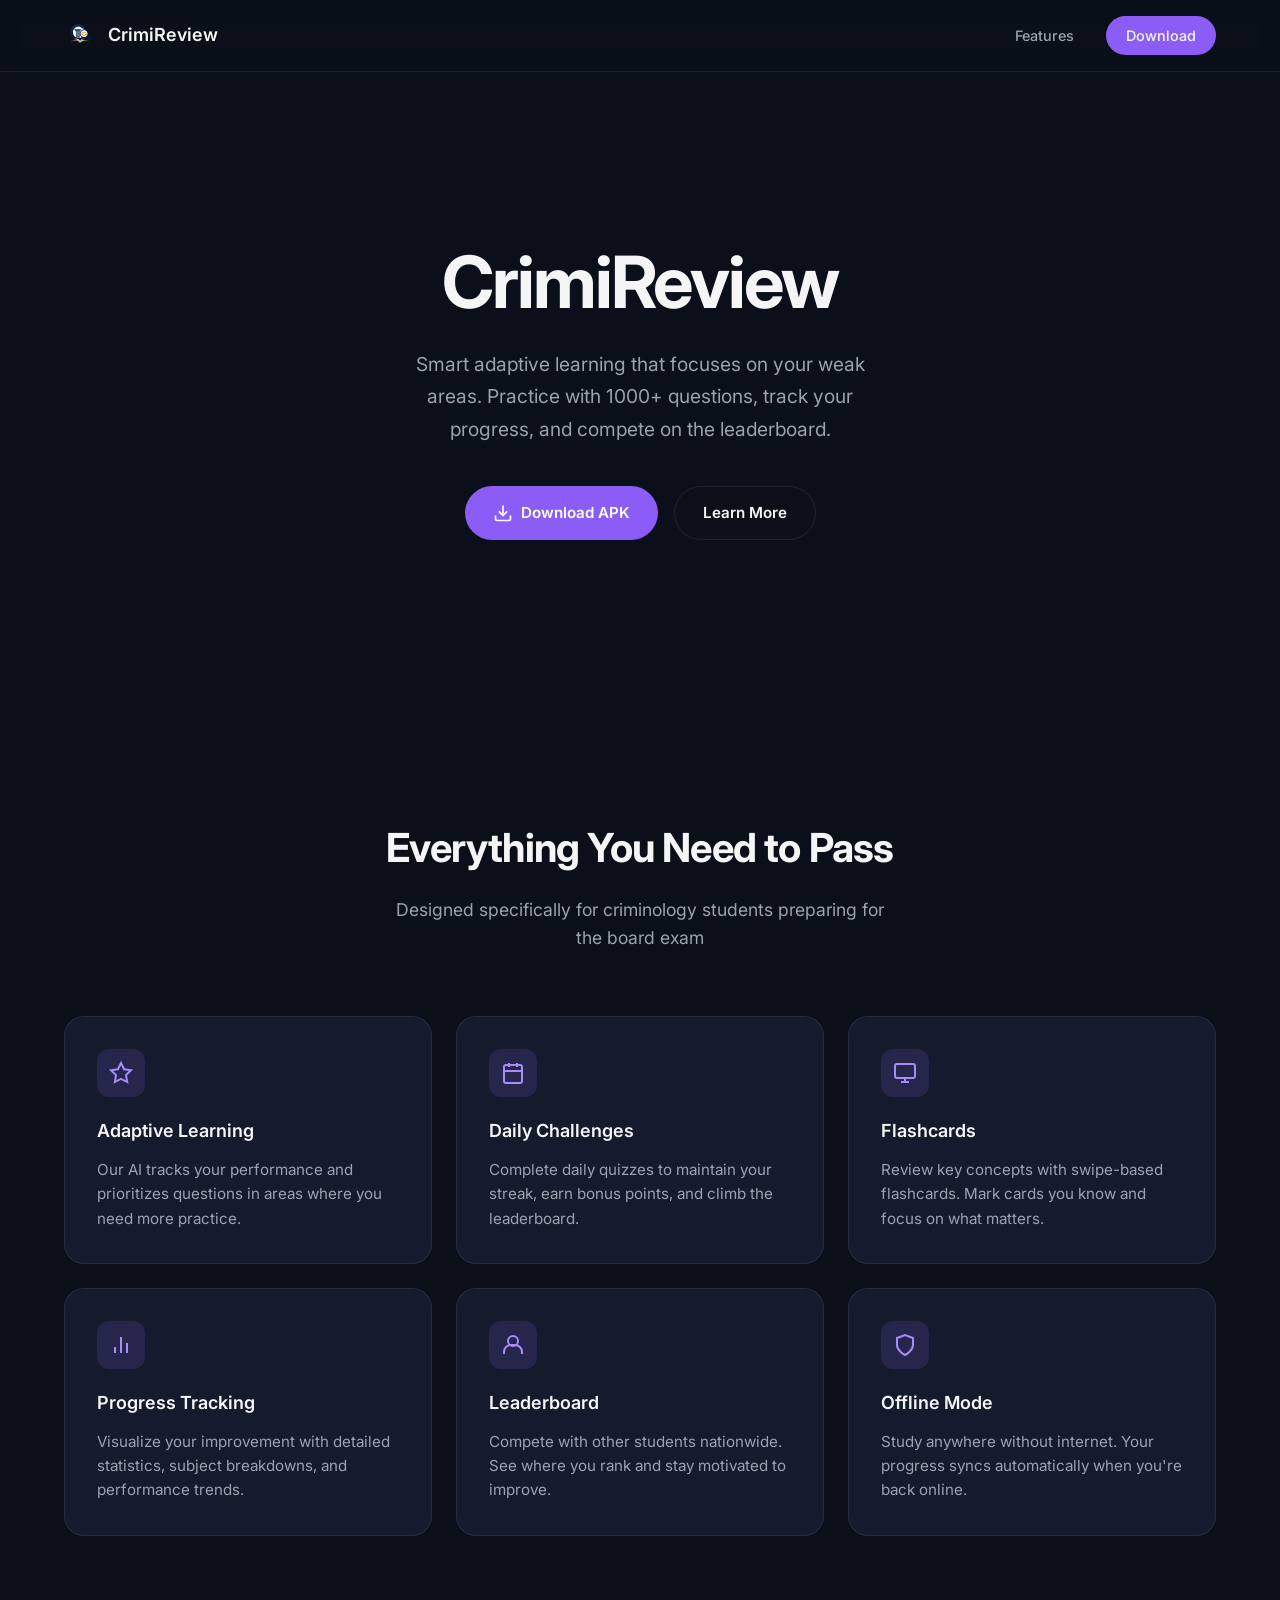
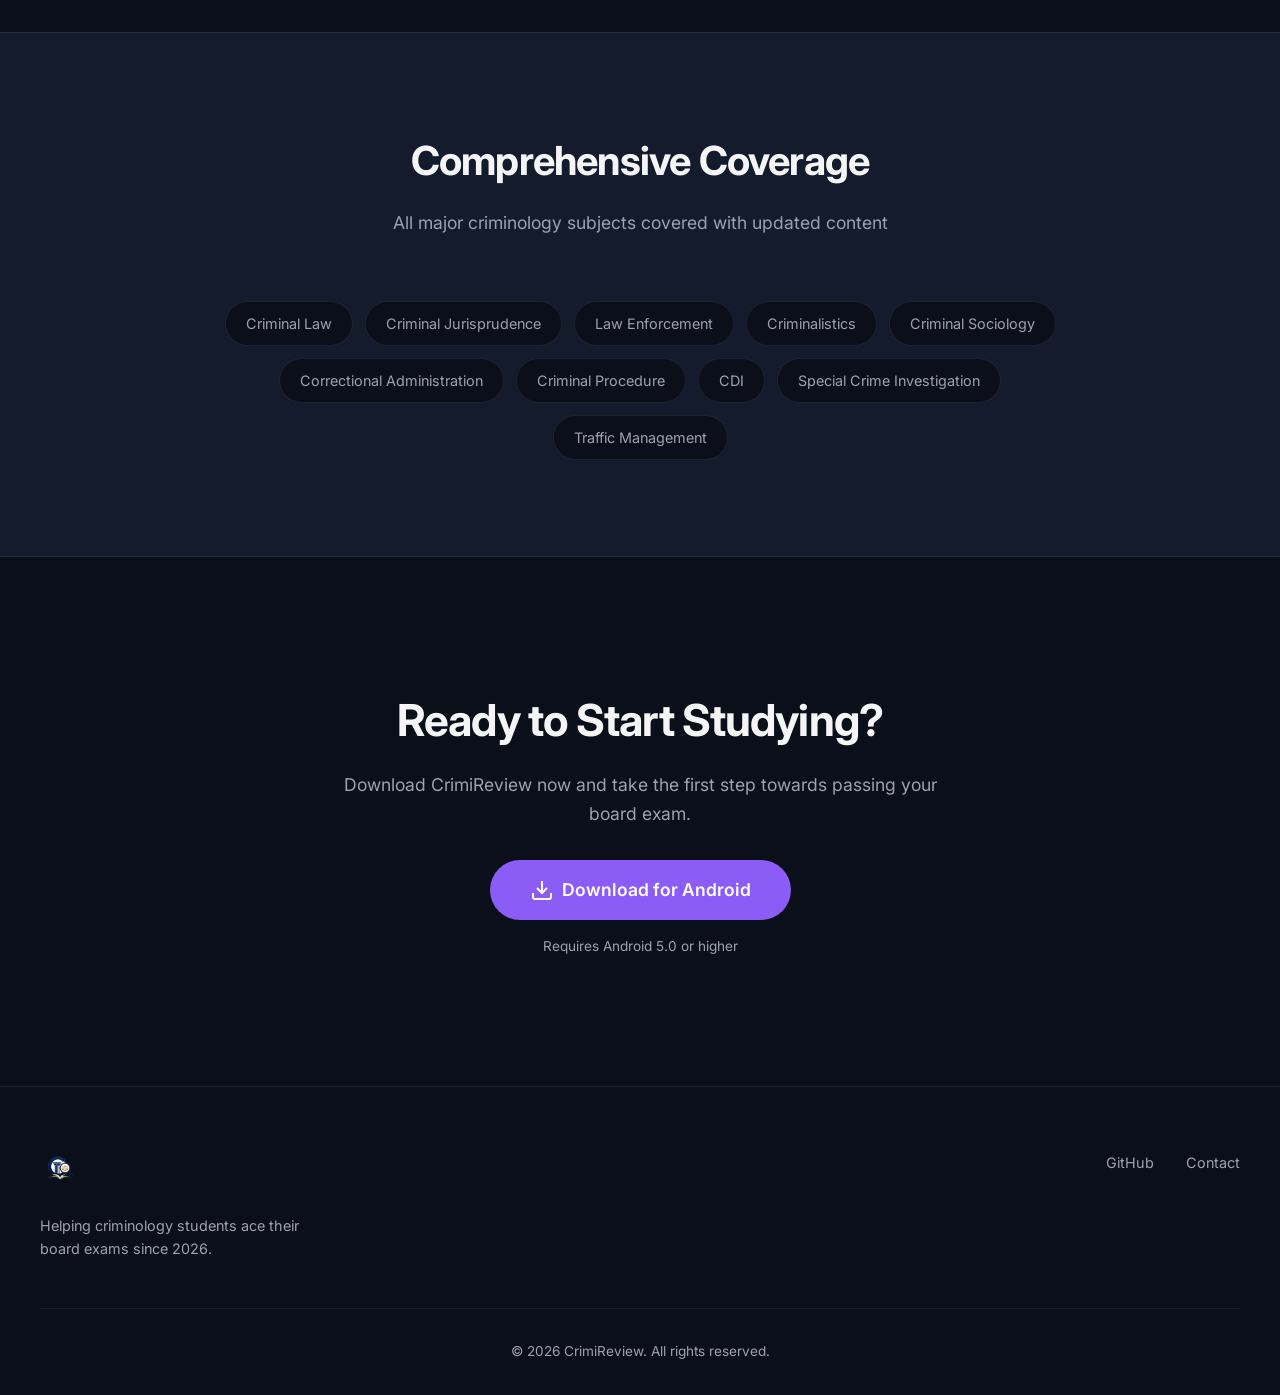
==== index.html @ 486b5e50 "Fix website title to just CrimiReview" ====
<!DOCTYPE html>
<html lang="en">
<head>
  <meta charset="UTF-8">
  <meta name="viewport" content="width=device-width, initial-scale=1.0">
  <title>CrimiReview</title>
  <meta name="description" content="Master your criminology board exam with adaptive learning, daily challenges, and comprehensive study materials.">
  <link rel="preconnect" href="https://fonts.googleapis.com">
  <link rel="preconnect" href="https://fonts.gstatic.com" crossorigin>
  <link href="https://fonts.googleapis.com/css2?family=Inter:wght@400;500;600;700&display=swap" rel="stylesheet">
  <link rel="icon" type="image/png" href="assets/favicon.png">
  <link rel="stylesheet" href="styles.css">
</head>
<body>
  <!-- Navigation -->
  <nav class="nav">
    <div class="nav-container">
      <a href="#" class="nav-logo">
        <img src="assets/logo.png" alt="CrimiReview" class="nav-logo-img">
        <span>CrimiReview</span>
      </a>
      <div class="nav-links">
        <a href="#features">Features</a>
        <a href="#download" class="nav-cta">Download</a>
      </div>
    </div>
  </nav>

  <!-- Hero Section -->
  <section class="hero">
    <div class="hero-content">
      <h1>CrimiReview</h1>
      <p class="hero-subtitle">Smart adaptive learning that focuses on your weak areas. Practice with 1000+ questions, track your progress, and compete on the leaderboard.</p>
      <div class="hero-actions">
        <a href="#download" class="btn btn-primary">
          <svg width="20" height="20" viewBox="0 0 24 24" fill="none" stroke="currentColor" stroke-width="2">
            <path d="M21 15v4a2 2 0 0 1-2 2H5a2 2 0 0 1-2-2v-4"/>
            <polyline points="7 10 12 15 17 10"/>
            <line x1="12" y1="15" x2="12" y2="3"/>
          </svg>
          Download APK
        </a>
        <a href="#features" class="btn btn-secondary">Learn More</a>
      </div>
    </div>
  </section>

  <!-- Features Section -->
  <section id="features" class="features">
    <div class="section-header">
      <h2>Everything You Need to Pass</h2>
      <p>Designed specifically for criminology students preparing for the board exam</p>
    </div>
    <div class="features-grid">
      <div class="feature-card">
        <div class="feature-icon">
          <svg viewBox="0 0 24 24" fill="none" stroke="currentColor" stroke-width="2">
            <path d="M12 2l3.09 6.26L22 9.27l-5 4.87 1.18 6.88L12 17.77l-6.18 3.25L7 14.14 2 9.27l6.91-1.01L12 2z"/>
          </svg>
        </div>
        <h3>Adaptive Learning</h3>
        <p>Our AI tracks your performance and prioritizes questions in areas where you need more practice.</p>
      </div>
      <div class="feature-card">
        <div class="feature-icon">
          <svg viewBox="0 0 24 24" fill="none" stroke="currentColor" stroke-width="2">
            <rect x="3" y="4" width="18" height="18" rx="2" ry="2"/>
            <line x1="16" y1="2" x2="16" y2="6"/>
            <line x1="8" y1="2" x2="8" y2="6"/>
            <line x1="3" y1="10" x2="21" y2="10"/>
          </svg>
        </div>
        <h3>Daily Challenges</h3>
        <p>Complete daily quizzes to maintain your streak, earn bonus points, and climb the leaderboard.</p>
      </div>
      <div class="feature-card">
        <div class="feature-icon">
          <svg viewBox="0 0 24 24" fill="none" stroke="currentColor" stroke-width="2">
            <rect x="2" y="3" width="20" height="14" rx="2" ry="2"/>
            <line x1="8" y1="21" x2="16" y2="21"/>
            <line x1="12" y1="17" x2="12" y2="21"/>
          </svg>
        </div>
        <h3>Flashcards</h3>
        <p>Review key concepts with swipe-based flashcards. Mark cards you know and focus on what matters.</p>
      </div>
      <div class="feature-card">
        <div class="feature-icon">
          <svg viewBox="0 0 24 24" fill="none" stroke="currentColor" stroke-width="2">
            <line x1="18" y1="20" x2="18" y2="10"/>
            <line x1="12" y1="20" x2="12" y2="4"/>
            <line x1="6" y1="20" x2="6" y2="14"/>
          </svg>
        </div>
        <h3>Progress Tracking</h3>
        <p>Visualize your improvement with detailed statistics, subject breakdowns, and performance trends.</p>
      </div>
      <div class="feature-card">
        <div class="feature-icon">
          <svg viewBox="0 0 24 24" fill="none" stroke="currentColor" stroke-width="2">
            <circle cx="12" cy="8" r="5"/>
            <path d="M3 21v-2a7 7 0 0 1 7-7h4a7 7 0 0 1 7 7v2"/>
          </svg>
        </div>
        <h3>Leaderboard</h3>
        <p>Compete with other students nationwide. See where you rank and stay motivated to improve.</p>
      </div>
      <div class="feature-card">
        <div class="feature-icon">
          <svg viewBox="0 0 24 24" fill="none" stroke="currentColor" stroke-width="2">
            <path d="M12 22s8-4 8-10V5l-8-3-8 3v7c0 6 8 10 8 10z"/>
          </svg>
        </div>
        <h3>Offline Mode</h3>
        <p>Study anywhere without internet. Your progress syncs automatically when you're back online.</p>
      </div>
    </div>
  </section>

  <!-- Subjects Section -->
  <section class="subjects">
    <div class="section-header">
      <h2>Comprehensive Coverage</h2>
      <p>All major criminology subjects covered with updated content</p>
    </div>
    <div class="subjects-list">
      <span class="subject-tag">Criminal Law</span>
      <span class="subject-tag">Criminal Jurisprudence</span>
      <span class="subject-tag">Law Enforcement</span>
      <span class="subject-tag">Criminalistics</span>
      <span class="subject-tag">Criminal Sociology</span>
      <span class="subject-tag">Correctional Administration</span>
      <span class="subject-tag">Criminal Procedure</span>
      <span class="subject-tag">CDI</span>
      <span class="subject-tag">Special Crime Investigation</span>
      <span class="subject-tag">Traffic Management</span>
    </div>
  </section>

  <!-- Download Section -->
  <section id="download" class="download">
    <div class="download-content">
      <h2>Ready to Start Studying?</h2>
      <p>Download CrimiReview now and take the first step towards passing your board exam.</p>
      <a href="https://github.com/kilewin021105/crimireview/releases/latest/download/app-release.apk" class="btn btn-primary btn-large">
        <svg width="24" height="24" viewBox="0 0 24 24" fill="none" stroke="currentColor" stroke-width="2">
          <path d="M21 15v4a2 2 0 0 1-2 2H5a2 2 0 0 1-2-2v-4"/>
          <polyline points="7 10 12 15 17 10"/>
          <line x1="12" y1="15" x2="12" y2="3"/>
        </svg>
        Download for Android
      </a>
      <p class="download-note">Requires Android 5.0 or higher</p>
    </div>
  </section>

  <!-- Footer -->
  <footer class="footer">
    <div class="footer-content">
      <div class="footer-brand">
        <img src="assets/logo.png" alt="CrimiReview" class="footer-logo">
        <p>Helping criminology students ace their board exams since 2026.</p>
      </div>
      <div class="footer-links">
        <a href="https://github.com/kilewin021105/crimireview" target="_blank">GitHub</a>
        <a href="mailto:support@crimireview.app">Contact</a>
      </div>
    </div>
    <div class="footer-bottom">
      <p>&copy; 2026 CrimiReview. All rights reserved.</p>
    </div>
  </footer>

  <script src="script.js"></script>
</body>
</html>
---- styles.css ----
/* Hallmark · pre-emit critique: P5 H4 E5 S4 R5 V4 */

:root {
  --color-bg: #0A0F1A;
  --color-surface: #141B2D;
  --color-surface-hover: #1E2640;
  --color-accent: #8B5CF6;
  --color-accent-light: #A78BFA;
  --color-accent-glow: rgba(139, 92, 246, 0.15);
  --color-text: #F5F5F5;
  --color-text-muted: #9CA3AF;
  --color-border: rgba(255, 255, 255, 0.08);
  --font-body: 'Inter', -apple-system, BlinkMacSystemFont, sans-serif;
  --radius-sm: 8px;
  --radius-md: 12px;
  --radius-lg: 20px;
  --radius-full: 9999px;
}

*, *::before, *::after {
  box-sizing: border-box;
  margin: 0;
  padding: 0;
}

html {
  scroll-behavior: smooth;
  overflow-x: clip;
}

body {
  font-family: var(--font-body);
  background: var(--color-bg);
  color: var(--color-text);
  line-height: 1.6;
  overflow-x: clip;
  -webkit-font-smoothing: antialiased;
}

/* Navigation */
.nav {
  position: fixed;
  top: 0;
  left: 0;
  right: 0;
  z-index: 100;
  padding: 1rem 0;
  background: rgba(10, 15, 26, 0.8);
  backdrop-filter: blur(12px);
  border-bottom: 1px solid var(--color-border);
}

.nav-container {
  max-width: 1200px;
  margin: 0 auto;
  padding: 0 1.5rem;
  display: flex;
  align-items: center;
  justify-content: space-between;
}

.nav-logo {
  display: flex;
  align-items: center;
  gap: 0.75rem;
  text-decoration: none;
  color: var(--color-text);
  font-weight: 600;
  font-size: 1.125rem;
}

.nav-logo-img {
  width: 32px;
  height: 32px;
  border-radius: var(--radius-sm);
}

.nav-links {
  display: flex;
  align-items: center;
  gap: 2rem;
}

.nav-links a {
  text-decoration: none;
  color: var(--color-text-muted);
  font-size: 0.9rem;
  font-weight: 500;
  transition: color 0.2s;
}

.nav-links a:hover {
  color: var(--color-text);
}

.nav-cta {
  background: var(--color-accent);
  color: var(--color-text) !important;
  padding: 0.5rem 1.25rem;
  border-radius: var(--radius-full);
  transition: background 0.2s, transform 0.2s !important;
}

.nav-cta:hover {
  background: var(--color-accent-light);
  transform: translateY(-1px);
}

/* Buttons */
.btn {
  display: inline-flex;
  align-items: center;
  gap: 0.5rem;
  padding: 0.875rem 1.75rem;
  border-radius: var(--radius-full);
  font-weight: 600;
  font-size: 0.95rem;
  text-decoration: none;
  transition: all 0.2s;
  cursor: pointer;
  border: none;
}

.btn-primary {
  background: var(--color-accent);
  color: white;
}

.btn-primary:hover {
  background: var(--color-accent-light);
  transform: translateY(-2px);
  box-shadow: 0 8px 30px var(--color-accent-glow);
}

.btn-secondary {
  background: transparent;
  color: var(--color-text);
  border: 1px solid var(--color-border);
}

.btn-secondary:hover {
  background: var(--color-surface);
  border-color: var(--color-text-muted);
}

.btn-large {
  padding: 1rem 2.5rem;
  font-size: 1.1rem;
}

/* Hero Section */
.hero {
  min-height: 80vh;
  padding: 10rem 1.5rem 6rem;
  max-width: 800px;
  margin: 0 auto;
  display: flex;
  flex-direction: column;
  align-items: center;
  justify-content: center;
  text-align: center;
}

.hero-content {
  max-width: 650px;
}

.hero-badge {
  display: inline-block;
  padding: 0.5rem 1.25rem;
  background: var(--color-accent-glow);
  color: var(--color-accent-light);
  border-radius: var(--radius-full);
  font-size: 0.8rem;
  font-weight: 500;
  margin-bottom: 2rem;
  border: 1px solid rgba(139, 92, 246, 0.2);
  text-transform: uppercase;
  letter-spacing: 0.05em;
}

.hero h1 {
  font-size: clamp(2.5rem, 7vw, 4.5rem);
  font-weight: 700;
  line-height: 1.05;
  margin-bottom: 1.75rem;
  letter-spacing: -0.03em;
}

.hero-subtitle {
  font-size: 1.2rem;
  color: var(--color-text-muted);
  margin-bottom: 2.5rem;
  max-width: 500px;
  margin-left: auto;
  margin-right: auto;
  line-height: 1.7;
}

.hero-actions {
  display: flex;
  gap: 1rem;
  justify-content: center;
  flex-wrap: wrap;
}

.phone-mockup {
  position: relative;
  width: 260px;
  height: 540px;
  background: var(--color-surface);
  border-radius: 40px;
  padding: 10px;
  box-shadow: 
    0 50px 100px -20px rgba(0, 0, 0, 0.5),
    0 0 0 1px var(--color-border),
    inset 0 0 0 1px rgba(255, 255, 255, 0.05);
}

.phone-mockup::before {
  content: '';
  position: absolute;
  top: 18px;
  left: 50%;
  transform: translateX(-50%);
  width: 70px;
  height: 22px;
  background: var(--color-bg);
  border-radius: 20px;
  z-index: 10;
}

.phone-mockup img {
  width: 100%;
  height: 100%;
  object-fit: cover;
  border-radius: 30px;
  background: linear-gradient(180deg, var(--color-surface) 0%, var(--color-bg) 100%);
}

.hero-stats {
  display: flex;
  gap: 4rem;
  justify-content: center;
  padding: 2rem 3rem;
  background: var(--color-surface);
  border-radius: var(--radius-lg);
  border: 1px solid var(--color-border);
}

.stat {
  display: flex;
  flex-direction: column;
  align-items: center;
}

.stat-number {
  font-size: 2rem;
  font-weight: 700;
  color: var(--color-accent-light);
}

.stat-label {
  font-size: 0.875rem;
  color: var(--color-text-muted);
}

/* Section Header */
.section-header {
  text-align: center;
  margin-bottom: 4rem;
}

.section-header h2 {
  font-size: clamp(2rem, 4vw, 2.5rem);
  font-weight: 700;
  margin-bottom: 1rem;
  letter-spacing: -0.02em;
}

.section-header p {
  color: var(--color-text-muted);
  font-size: 1.1rem;
  max-width: 500px;
  margin: 0 auto;
}

/* Features Section */
.features {
  padding: 6rem 1.5rem;
  max-width: 1200px;
  margin: 0 auto;
}

.features-grid {
  display: grid;
  grid-template-columns: repeat(auto-fit, minmax(min(100%, 320px), 1fr));
  gap: 1.5rem;
}

.feature-card {
  background: var(--color-surface);
  border: 1px solid var(--color-border);
  border-radius: var(--radius-lg);
  padding: 2rem;
  transition: transform 0.2s, border-color 0.2s;
}

.feature-card:hover {
  transform: translateY(-4px);
  border-color: rgba(139, 92, 246, 0.3);
}

.feature-icon {
  width: 48px;
  height: 48px;
  background: var(--color-accent-glow);
  border-radius: var(--radius-md);
  display: flex;
  align-items: center;
  justify-content: center;
  margin-bottom: 1.25rem;
}

.feature-icon svg {
  width: 24px;
  height: 24px;
  stroke: var(--color-accent-light);
}

.feature-card h3 {
  font-size: 1.125rem;
  font-weight: 600;
  margin-bottom: 0.75rem;
}

.feature-card p {
  color: var(--color-text-muted);
  font-size: 0.95rem;
  line-height: 1.6;
}

/* Subjects Section */
.subjects {
  padding: 6rem 1.5rem;
  background: var(--color-surface);
  border-top: 1px solid var(--color-border);
  border-bottom: 1px solid var(--color-border);
}

.subjects-list {
  display: flex;
  flex-wrap: wrap;
  justify-content: center;
  gap: 0.75rem;
  max-width: 900px;
  margin: 0 auto;
}

.subject-tag {
  padding: 0.625rem 1.25rem;
  background: var(--color-bg);
  border: 1px solid var(--color-border);
  border-radius: var(--radius-full);
  font-size: 0.9rem;
  color: var(--color-text-muted);
  transition: all 0.2s;
}

.subject-tag:hover {
  border-color: var(--color-accent);
  color: var(--color-accent-light);
}

/* Download Section */
.download {
  padding: 8rem 1.5rem;
  text-align: center;
}

.download-content {
  max-width: 600px;
  margin: 0 auto;
}

.download h2 {
  font-size: clamp(2rem, 4vw, 2.75rem);
  font-weight: 700;
  margin-bottom: 1rem;
  letter-spacing: -0.02em;
}

.download > .download-content > p:first-of-type {
  color: var(--color-text-muted);
  font-size: 1.1rem;
  margin-bottom: 2rem;
}

.download-note {
  margin-top: 1rem;
  font-size: 0.85rem;
  color: var(--color-text-muted);
}

/* Footer */
.footer {
  padding: 4rem 1.5rem 2rem;
  border-top: 1px solid var(--color-border);
}

.footer-content {
  max-width: 1200px;
  margin: 0 auto;
  display: flex;
  justify-content: space-between;
  align-items: flex-start;
  gap: 2rem;
  margin-bottom: 3rem;
}

.footer-brand {
  max-width: 300px;
}

.footer-logo {
  width: 40px;
  height: 40px;
  border-radius: var(--radius-sm);
  margin-bottom: 1rem;
}

.footer-brand p {
  color: var(--color-text-muted);
  font-size: 0.9rem;
}

.footer-links {
  display: flex;
  gap: 2rem;
}

.footer-links a {
  color: var(--color-text-muted);
  text-decoration: none;
  font-size: 0.9rem;
  transition: color 0.2s;
}

.footer-links a:hover {
  color: var(--color-text);
}

.footer-bottom {
  max-width: 1200px;
  margin: 0 auto;
  padding-top: 2rem;
  border-top: 1px solid var(--color-border);
  text-align: center;
}

.footer-bottom p {
  color: var(--color-text-muted);
  font-size: 0.85rem;
}

/* Responsive */
@media (max-width: 768px) {
  .hero {
    padding: 7rem 1.25rem 4rem;
    min-height: auto;
  }

  .hero-content {
    max-width: 100%;
  }

  .hero h1 {
    font-size: 2.25rem;
    line-height: 1.15;
  }

  .hero h1 br {
    display: none;
  }

  .hero-subtitle {
    font-size: 1rem;
    padding: 0 0.5rem;
  }

  .features {
    padding: 4rem 1.25rem;
  }

  .section-header h2 {
    font-size: 1.75rem;
  }

  .subjects {
    padding: 4rem 1.25rem;
  }

  .download {
    padding: 5rem 1.25rem;
  }

  .download h2 {
    font-size: 1.75rem;
  }
}

@media (max-width: 480px) {
  .nav-container {
    padding: 0 1rem;
  }

  .nav-links a:not(.nav-cta) {
    display: none;
  }

  .nav-cta {
    padding: 0.4rem 1rem;
    font-size: 0.85rem;
  }

  .hero {
    padding: 6rem 1rem 3rem;
  }

  .hero h1 {
    font-size: 1.75rem;
  }

  .hero-subtitle {
    font-size: 0.95rem;
    line-height: 1.6;
  }

  .hero-actions {
    flex-direction: column;
    width: 100%;
  }

  .hero-actions .btn {
    width: 100%;
    max-width: 100%;
    justify-content: center;
  }

  .btn {
    padding: 0.75rem 1.5rem;
    font-size: 0.9rem;
  }

  .features {
    padding: 3rem 1rem;
  }

  .features-grid {
    gap: 1rem;
  }

  .section-header {
    margin-bottom: 2rem;
  }

  .section-header h2 {
    font-size: 1.5rem;
  }

  .section-header p {
    font-size: 0.95rem;
  }

  .feature-card {
    padding: 1.25rem;
  }

  .feature-card h3 {
    font-size: 1rem;
  }

  .feature-card p {
    font-size: 0.875rem;
  }

  .subjects {
    padding: 3rem 1rem;
  }

  .subjects-list {
    gap: 0.5rem;
  }

  .subject-tag {
    padding: 0.5rem 1rem;
    font-size: 0.8rem;
  }

  .download {
    padding: 4rem 1rem;
  }

  .download h2 {
    font-size: 1.5rem;
  }

  .download-content > p {
    font-size: 0.95rem;
  }

  .footer {
    padding: 3rem 1rem 1.5rem;
  }

  .footer-content {
    flex-direction: column;
    align-items: center;
    text-align: center;
    gap: 1.5rem;
  }

  .footer-brand {
    max-width: 100%;
  }

  .footer-links {
    gap: 1.5rem;
  }
}

/* Accessibility */
@media (prefers-reduced-motion: reduce) {
  html {
    scroll-behavior: auto;
  }
  
  *, *::before, *::after {
    transition: none !important;
    animation: none !important;
  }
}

/* Focus states */
a:focus-visible,
button:focus-visible {
  outline: 2px solid var(--color-accent);
  outline-offset: 2px;
}
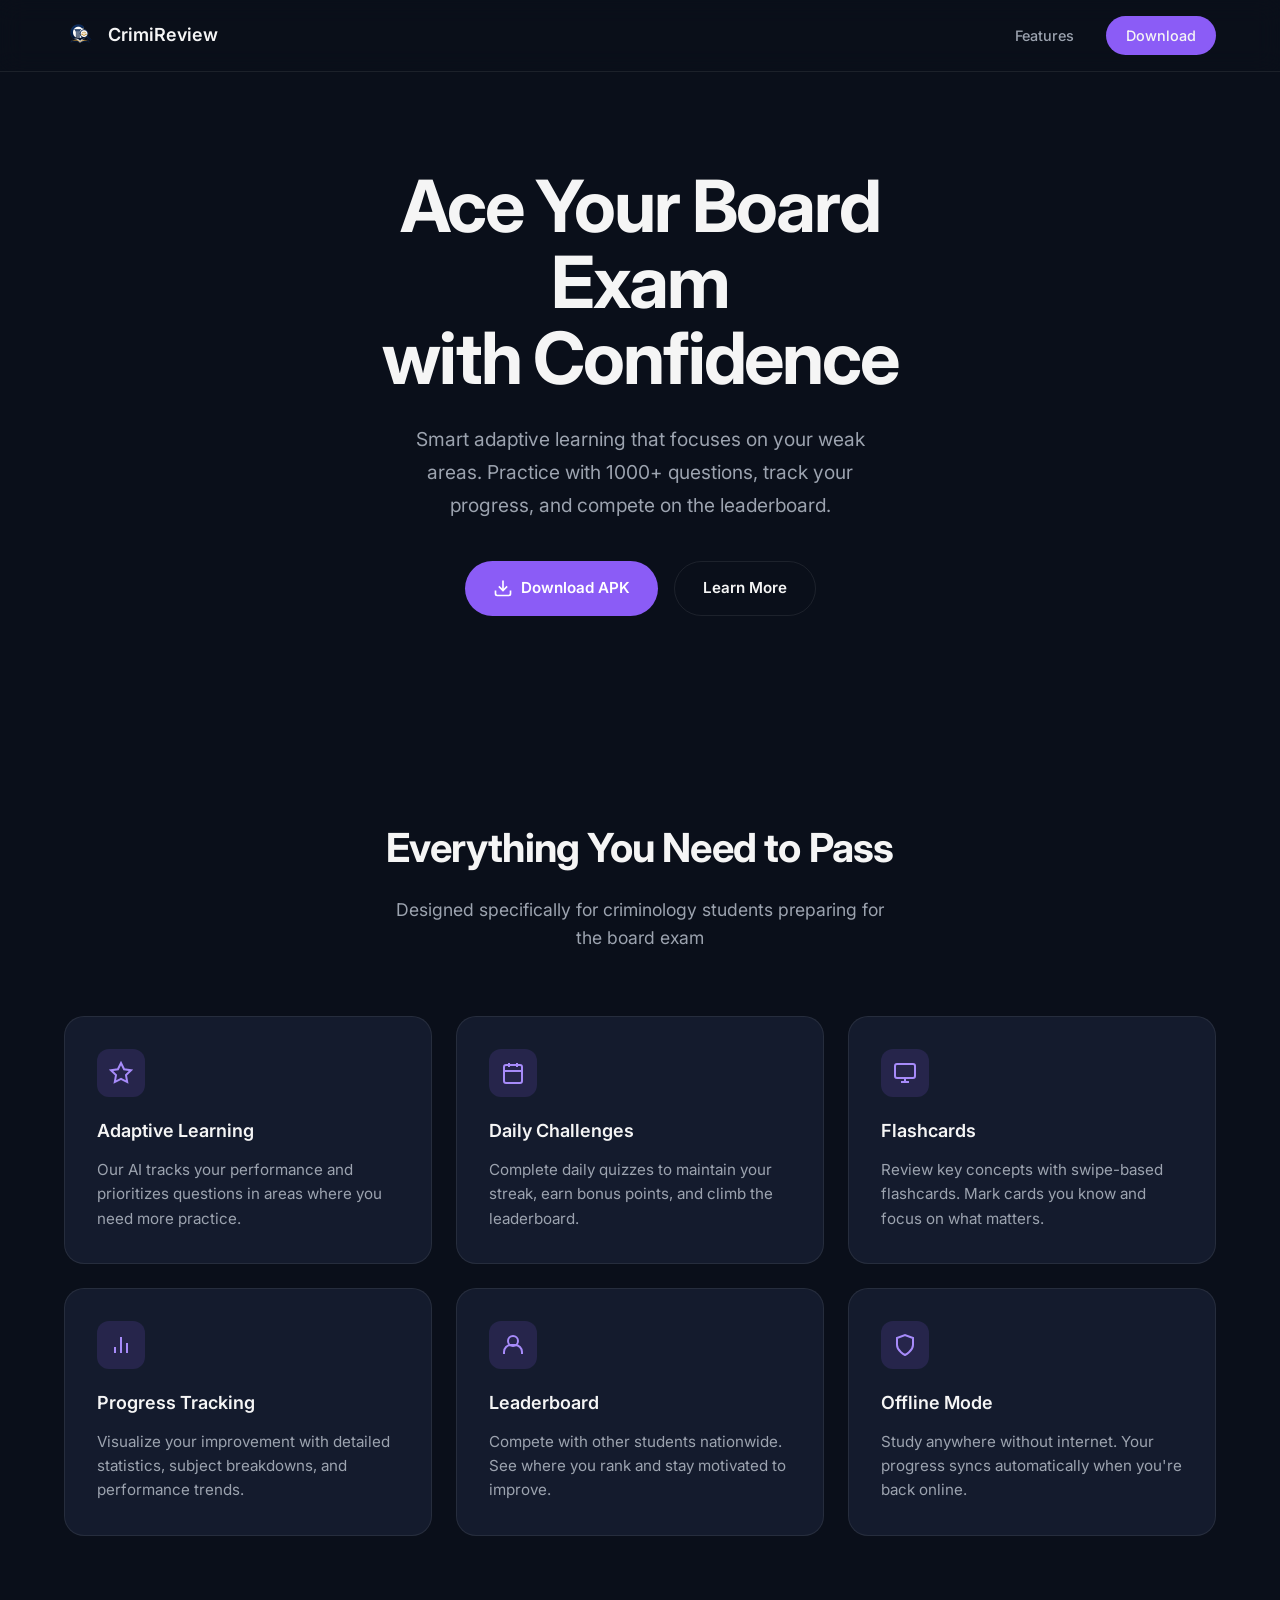
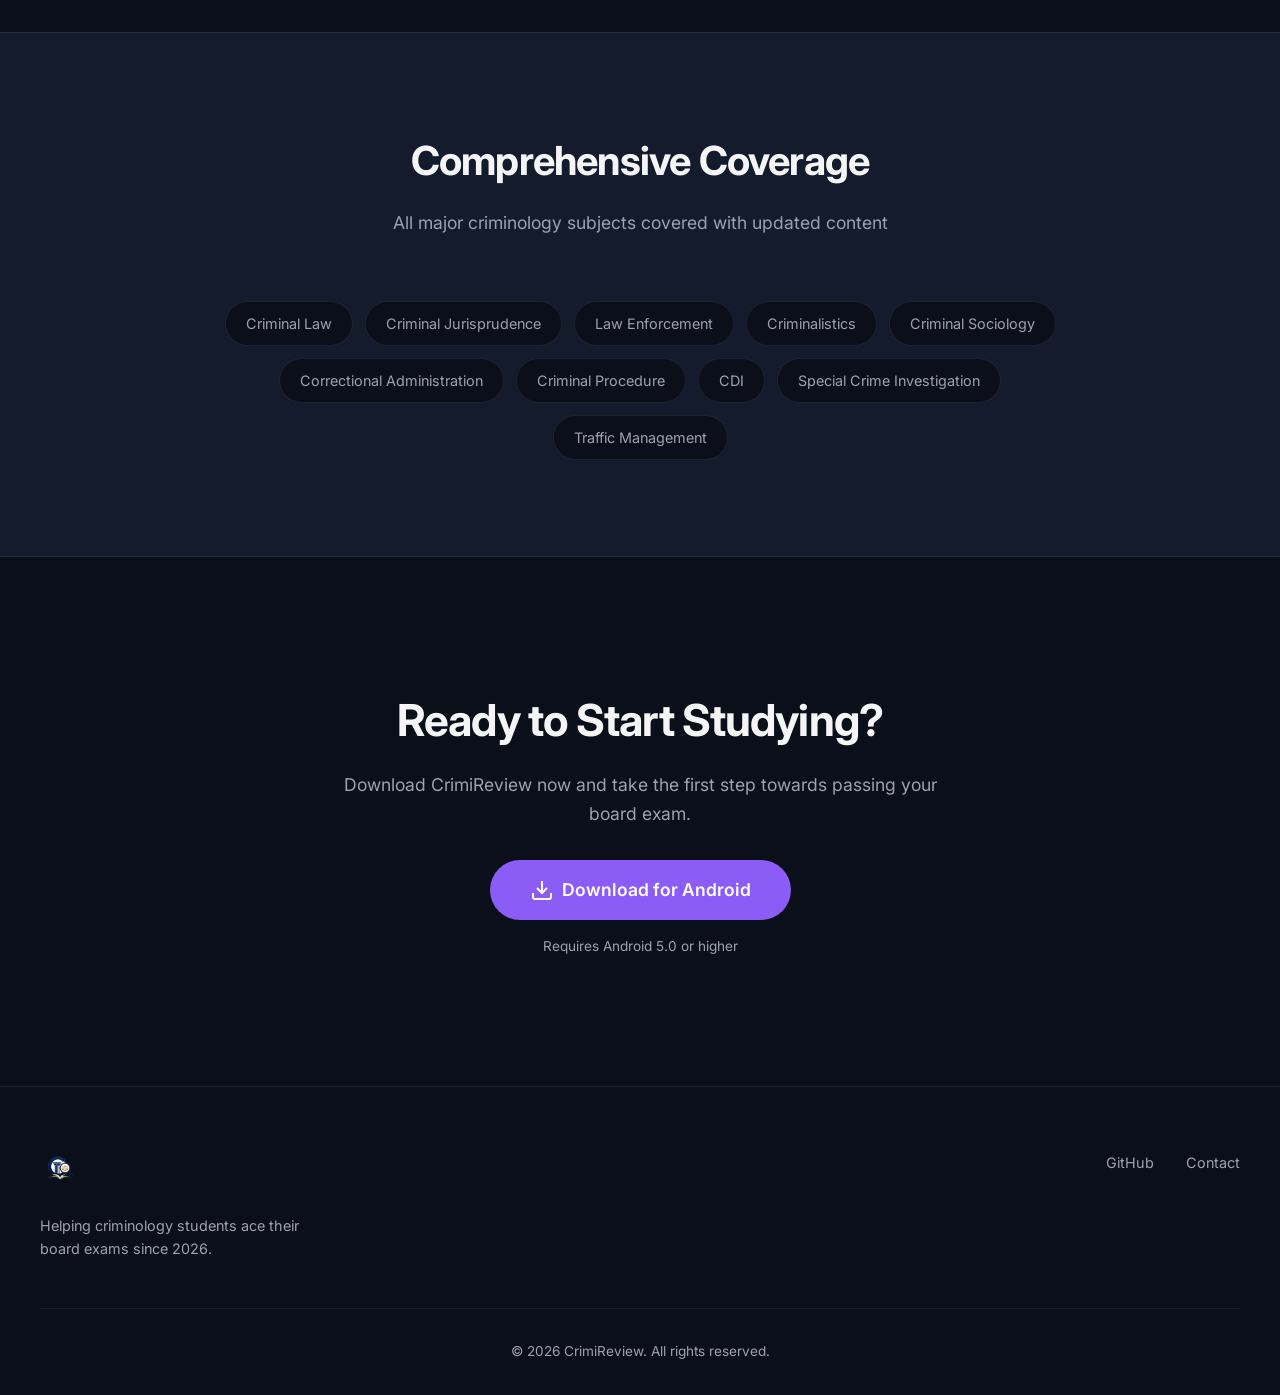
==== commit 157757ef: "Restore hero title" ====
--- a/index.html
+++ b/index.html
@@ -29,7 +29,7 @@
   <!-- Hero Section -->
   <section class="hero">
     <div class="hero-content">
-      <h1>CrimiReview</h1>
+      <h1>Ace Your Board Exam<br>with Confidence</h1>
       <p class="hero-subtitle">Smart adaptive learning that focuses on your weak areas. Practice with 1000+ questions, track your progress, and compete on the leaderboard.</p>
       <div class="hero-actions">
         <a href="#download" class="btn btn-primary">
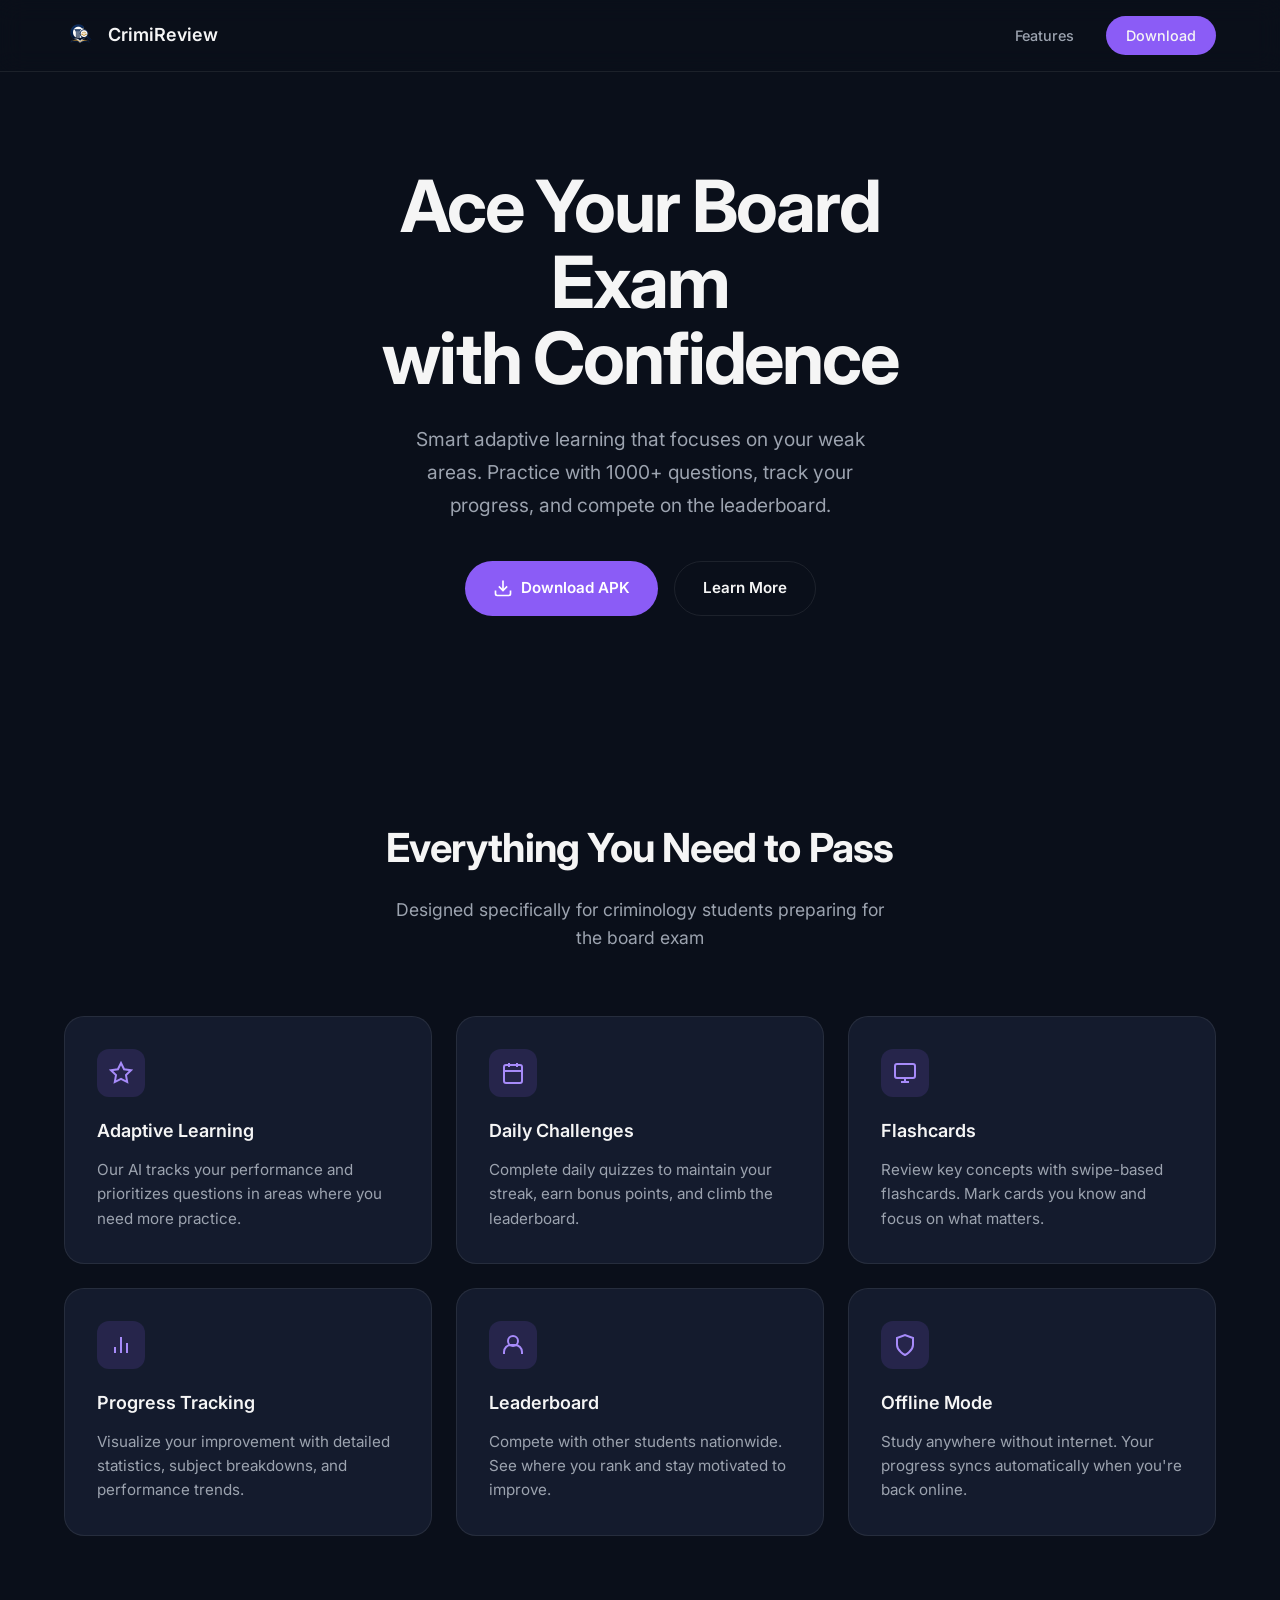
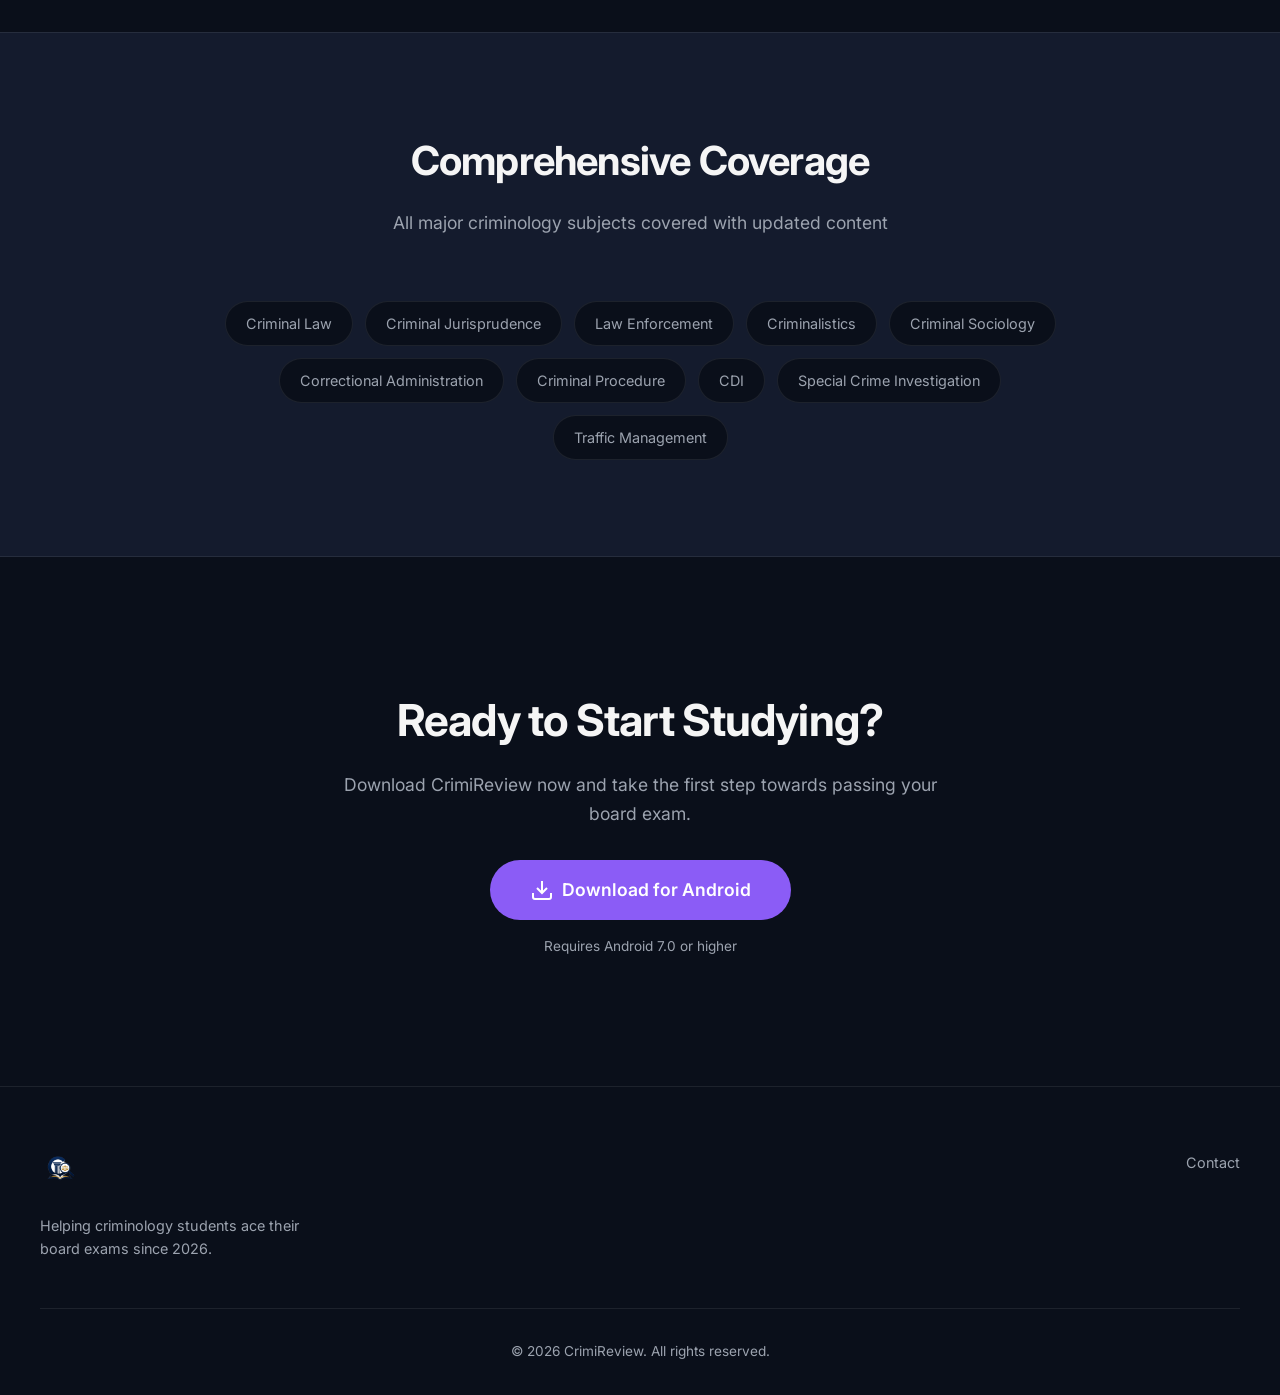
==== commit 3150985b: "Download via crimireview.app/download, add security headers - vercel.json: /download redirects to th" ====
--- a/index.html
+++ b/index.html
@@ -142,7 +142,7 @@
     <div class="download-content">
       <h2>Ready to Start Studying?</h2>
       <p>Download CrimiReview now and take the first step towards passing your board exam.</p>
-      <a href="https://github.com/kilewin021105/crimireview/releases/latest/download/app-release.apk" class="btn btn-primary btn-large">
+      <a href="https://www.crimireview.app/download" class="btn btn-primary btn-large">
         <svg width="24" height="24" viewBox="0 0 24 24" fill="none" stroke="currentColor" stroke-width="2">
           <path d="M21 15v4a2 2 0 0 1-2 2H5a2 2 0 0 1-2-2v-4"/>
           <polyline points="7 10 12 15 17 10"/>
@@ -150,7 +150,7 @@
         </svg>
         Download for Android
       </a>
-      <p class="download-note">Requires Android 5.0 or higher</p>
+      <p class="download-note">Requires Android 7.0 or higher</p>
     </div>
   </section>
 
@@ -162,7 +162,6 @@
         <p>Helping criminology students ace their board exams since 2026.</p>
       </div>
       <div class="footer-links">
-        <a href="https://github.com/kilewin021105/crimireview" target="_blank">GitHub</a>
         <a href="mailto:support@crimireview.app">Contact</a>
       </div>
     </div>
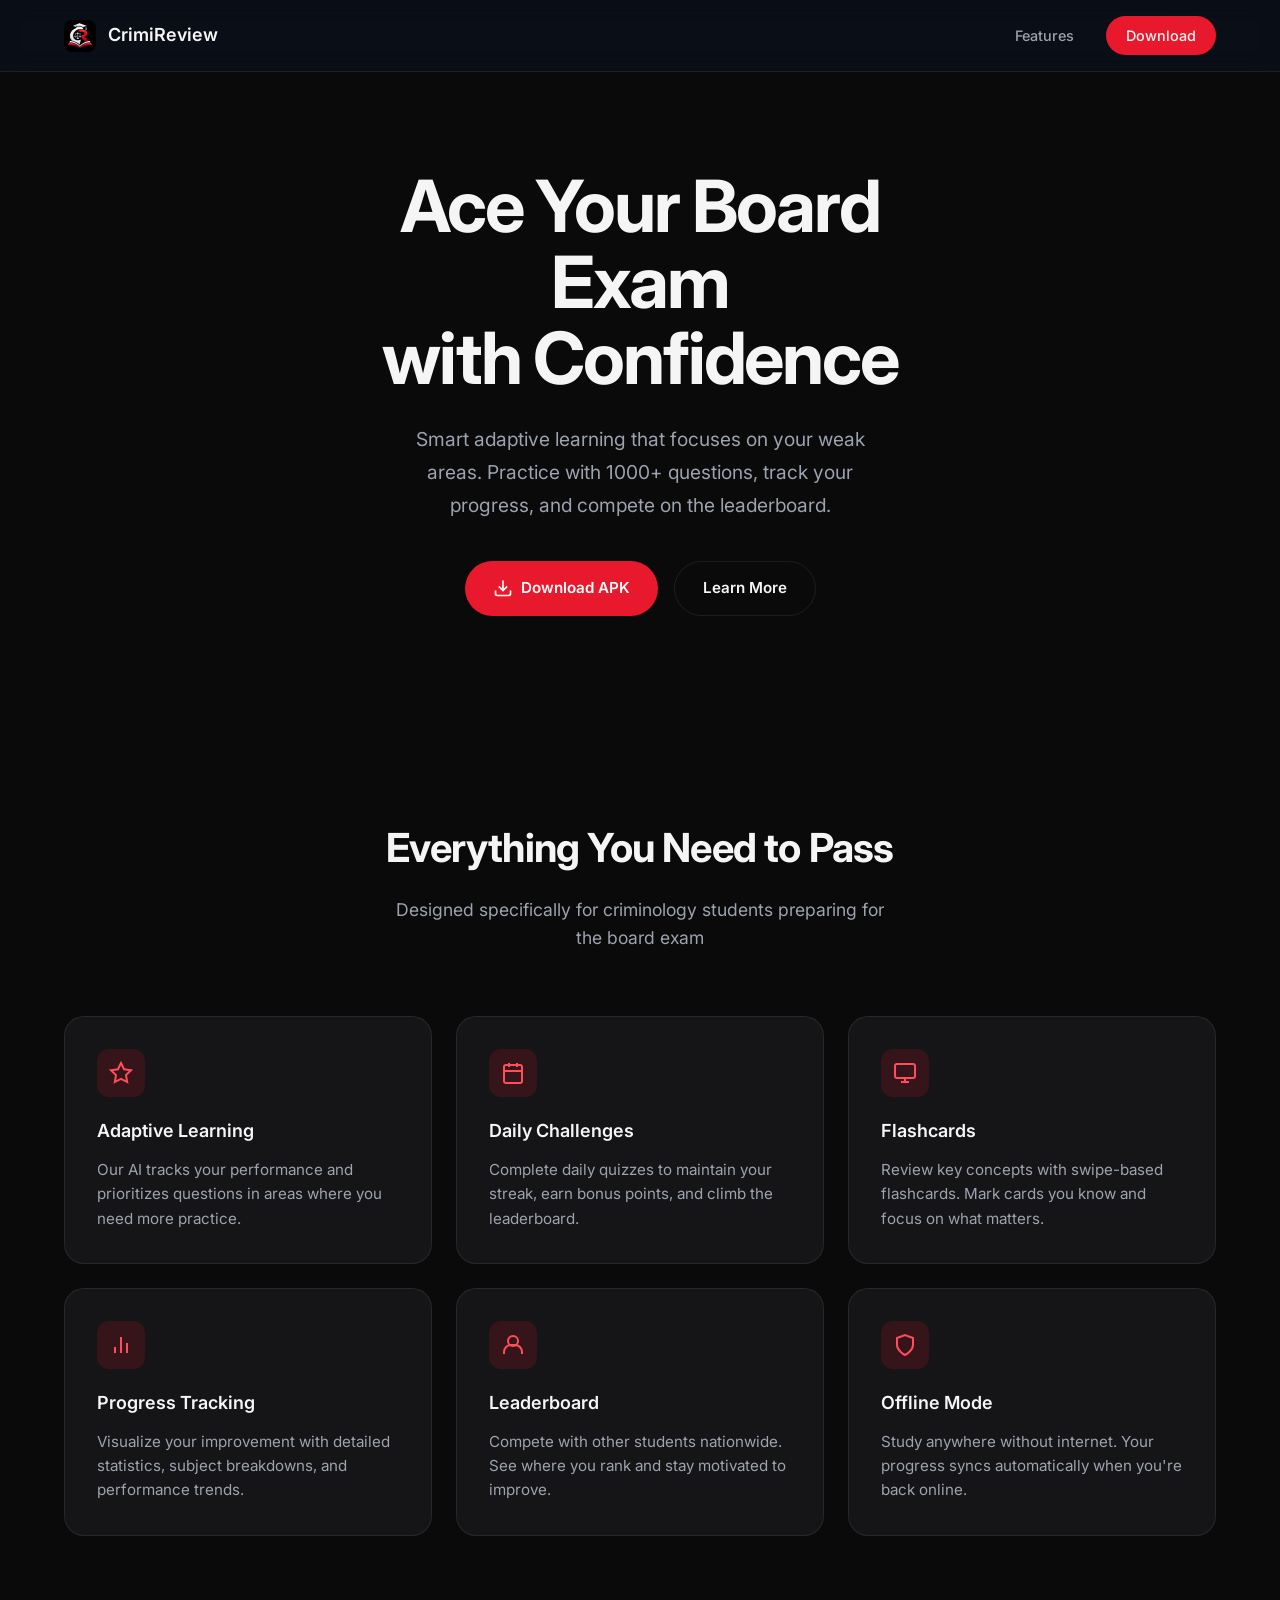
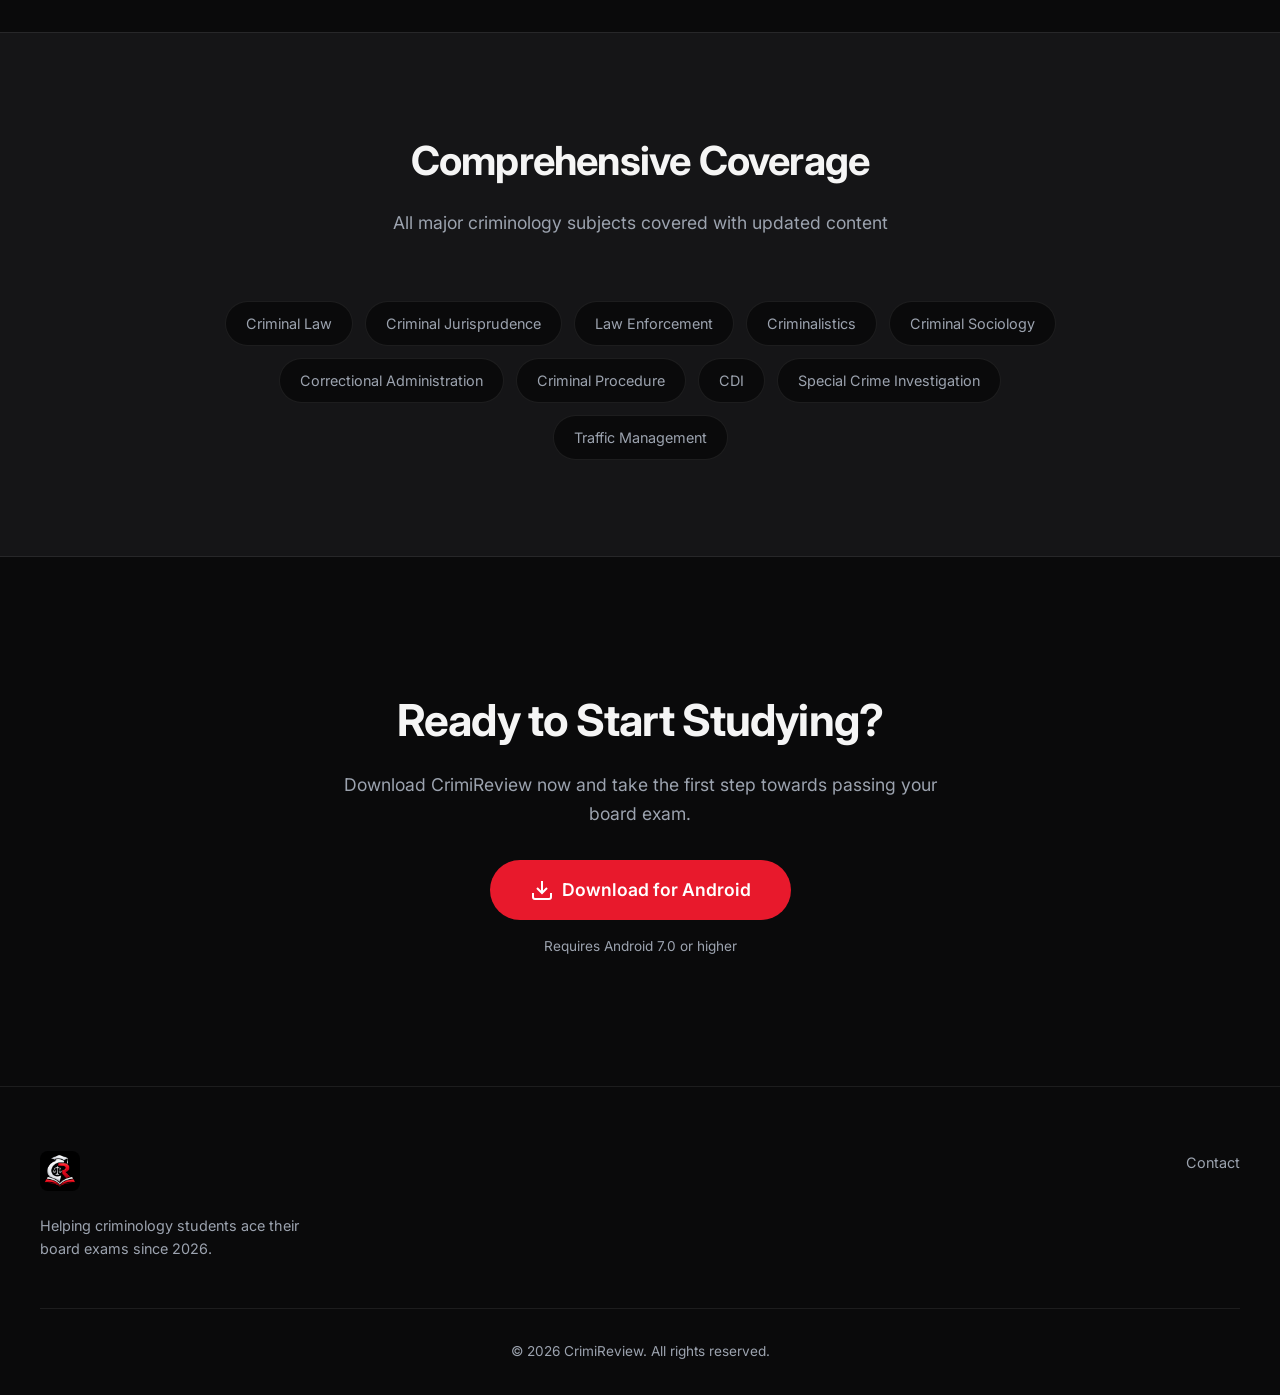
==== commit b4cc1e7c: "New CrimiReview logo and black/red colours (match the app) - logo.png, favicon.png and a new apple-t" ====
--- a/index.html
+++ b/index.html
@@ -9,6 +9,8 @@
   <link rel="preconnect" href="https://fonts.gstatic.com" crossorigin>
   <link href="https://fonts.googleapis.com/css2?family=Inter:wght@400;500;600;700&display=swap" rel="stylesheet">
   <link rel="icon" type="image/png" href="assets/favicon.png">
+  <link rel="apple-touch-icon" href="assets/apple-touch-icon.png">
+  <meta name="theme-color" content="#0A0A0B">
   <link rel="stylesheet" href="styles.css">
 </head>
 <body>
--- a/styles.css
+++ b/styles.css
@@ -1,12 +1,13 @@
 /* Hallmark · pre-emit critique: P5 H4 E5 S4 R5 V4 */
 
 :root {
-  --color-bg: #0A0F1A;
-  --color-surface: #141B2D;
-  --color-surface-hover: #1E2640;
-  --color-accent: #8B5CF6;
-  --color-accent-light: #A78BFA;
-  --color-accent-glow: rgba(139, 92, 246, 0.15);
+  --color-bg: #0A0A0B;
+  --color-surface: #151517;
+  --color-surface-hover: #1F1F22;
+  /* The logo's red (app: AppPalette, dark mode). */
+  --color-accent: #E8192C;
+  --color-accent-light: #FF4D5A;
+  --color-accent-glow: rgba(232, 25, 44, 0.15);
   --color-text: #F5F5F5;
   --color-text-muted: #9CA3AF;
   --color-border: rgba(255, 255, 255, 0.08);
@@ -45,7 +46,7 @@
   right: 0;
   z-index: 100;
   padding: 1rem 0;
-  background: rgba(10, 15, 26, 0.8);
+  background: rgba(10, 10, 11, 0.8);
   backdrop-filter: blur(12px);
   border-bottom: 1px solid var(--color-border);
 }
@@ -174,7 +175,7 @@
   font-size: 0.8rem;
   font-weight: 500;
   margin-bottom: 2rem;
-  border: 1px solid rgba(139, 92, 246, 0.2);
+  border: 1px solid rgba(232, 25, 44, 0.2);
   text-transform: uppercase;
   letter-spacing: 0.05em;
 }
@@ -308,7 +309,7 @@
 
 .feature-card:hover {
   transform: translateY(-4px);
-  border-color: rgba(139, 92, 246, 0.3);
+  border-color: rgba(232, 25, 44, 0.3);
 }
 
 .feature-icon {
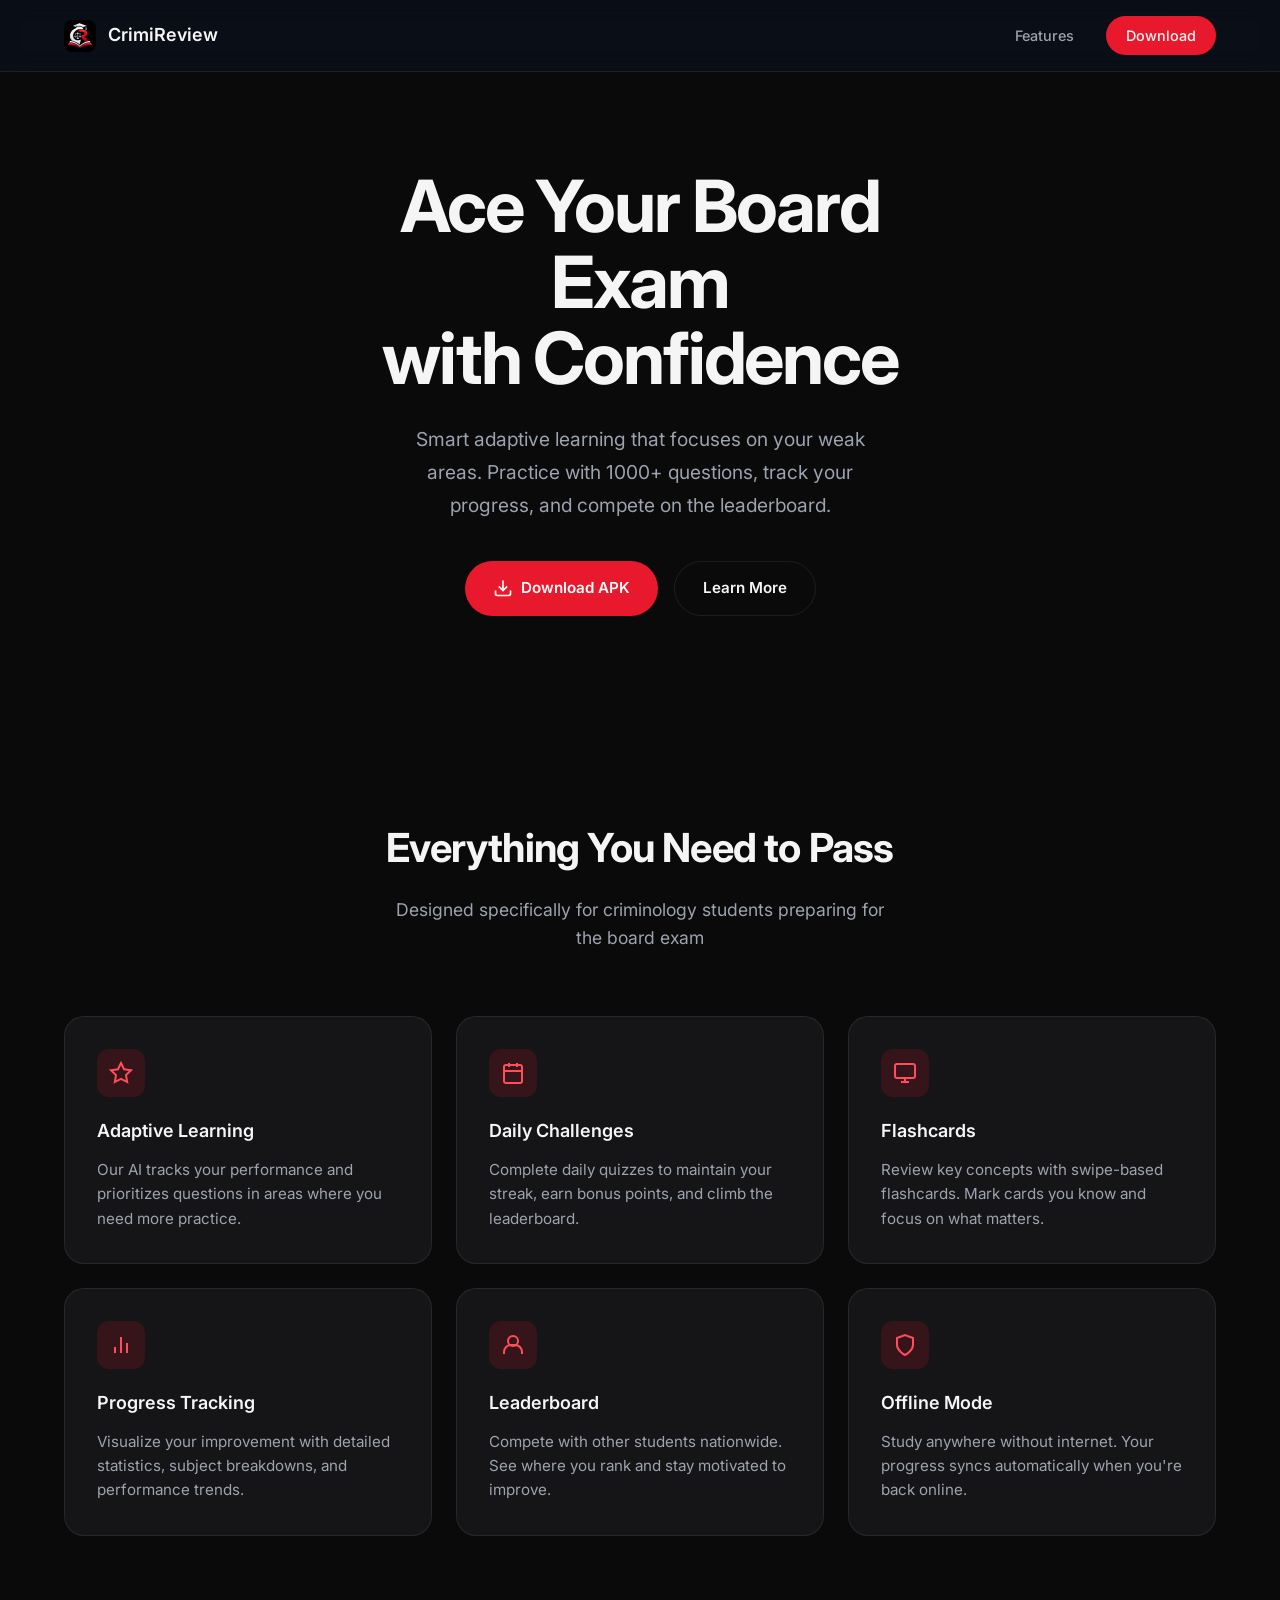
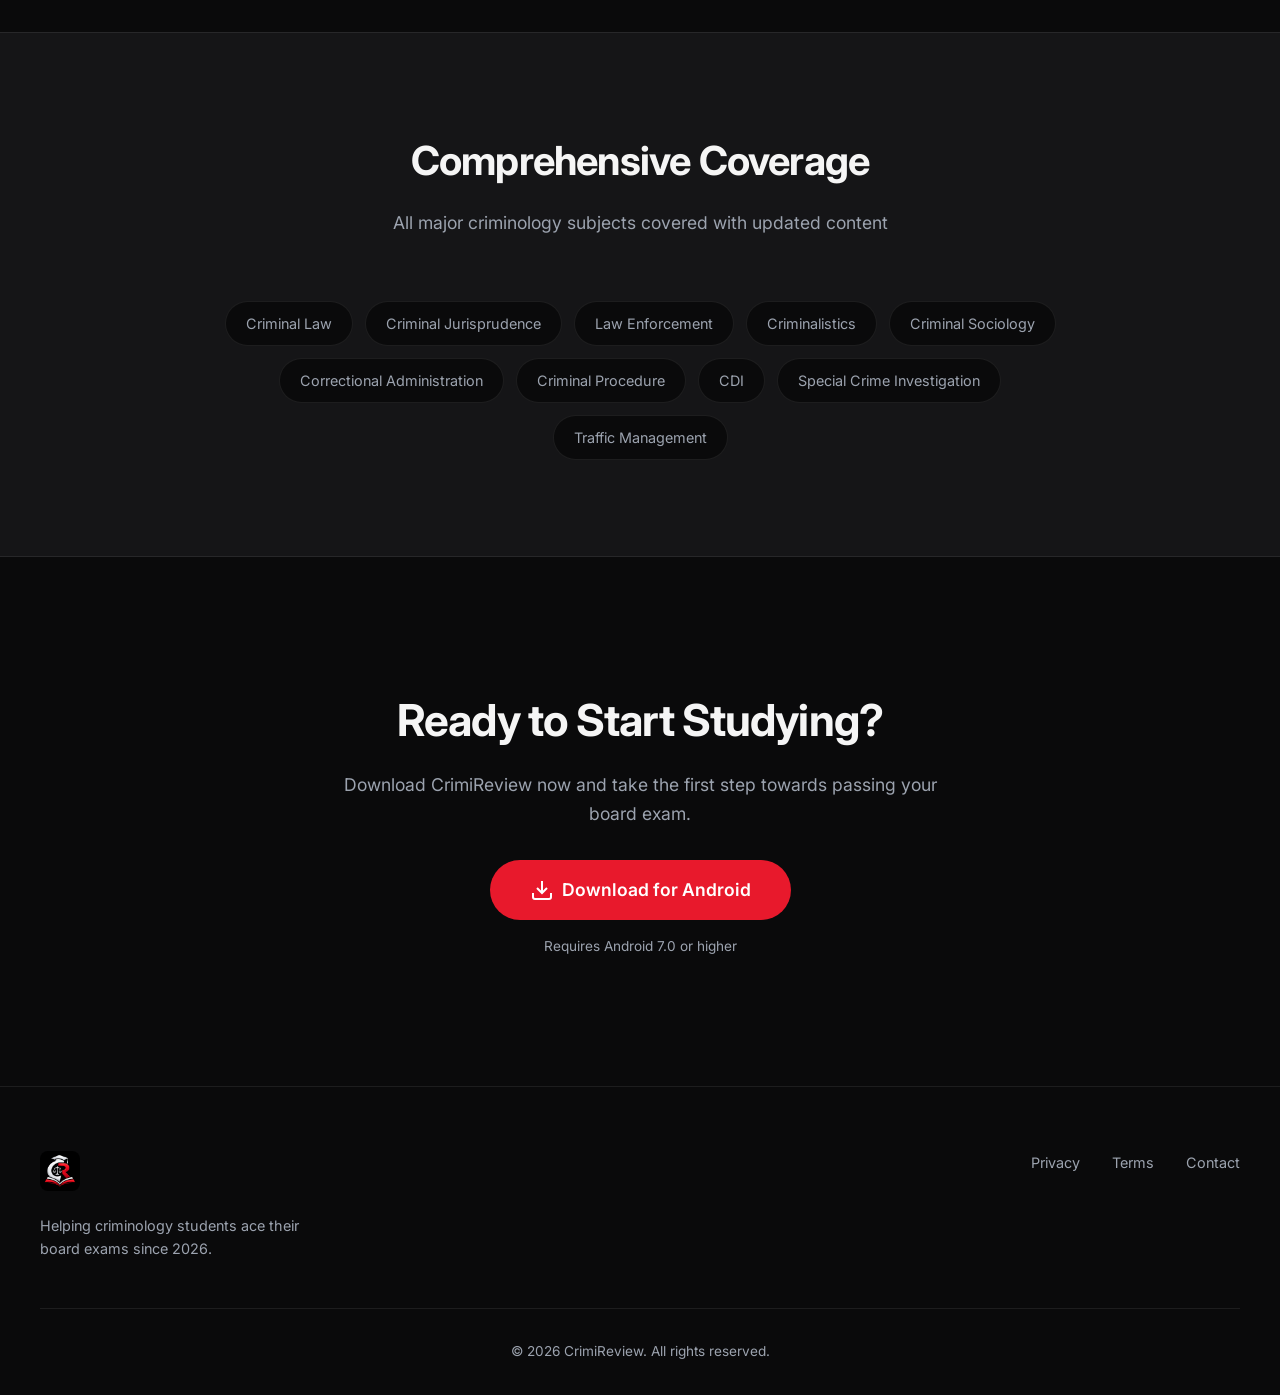
==== commit 30d08f21: "Add Privacy Policy and Terms of Service pages Needed to publish Google sign-in (Google Auth Platform" ====
--- a/index.html
+++ b/index.html
@@ -164,6 +164,8 @@
         <p>Helping criminology students ace their board exams since 2026.</p>
       </div>
       <div class="footer-links">
+        <a href="privacy.html">Privacy</a>
+        <a href="terms.html">Terms</a>
         <a href="mailto:support@crimireview.app">Contact</a>
       </div>
     </div>
--- a/styles.css
+++ b/styles.css
@@ -464,6 +464,62 @@
   font-size: 0.85rem;
 }
 
+/* Privacy Policy and Terms of Service pages */
+.legal {
+  max-width: 760px;
+  margin: 0 auto;
+  padding: 8rem 1.5rem 4rem;
+}
+
+.legal h1 {
+  font-size: clamp(2rem, 5vw, 2.75rem);
+  font-weight: 700;
+  letter-spacing: -0.02em;
+  margin-bottom: 0.5rem;
+}
+
+.legal-date {
+  color: var(--color-text-muted);
+  font-size: 0.9rem;
+  margin-bottom: 2rem;
+}
+
+.legal h2 {
+  font-size: 1.25rem;
+  font-weight: 600;
+  margin: 2.5rem 0 0.75rem;
+  scroll-margin-top: 6rem;
+}
+
+.legal p,
+.legal li {
+  color: var(--color-text-muted);
+}
+
+.legal p {
+  margin-bottom: 1rem;
+}
+
+.legal ul,
+.legal ol {
+  padding-left: 1.25rem;
+  margin-bottom: 1rem;
+}
+
+.legal li {
+  margin-bottom: 0.5rem;
+}
+
+.legal strong {
+  color: var(--color-text);
+  font-weight: 600;
+}
+
+.legal a {
+  color: var(--color-accent-light);
+  overflow-wrap: anywhere;
+}
+
 /* Responsive */
 @media (max-width: 768px) {
   .hero {
@@ -614,6 +670,10 @@
     padding: 3rem 1rem 1.5rem;
   }
 
+  .legal {
+    padding: 6rem 1rem 3rem;
+  }
+
   .footer-content {
     flex-direction: column;
     align-items: center;
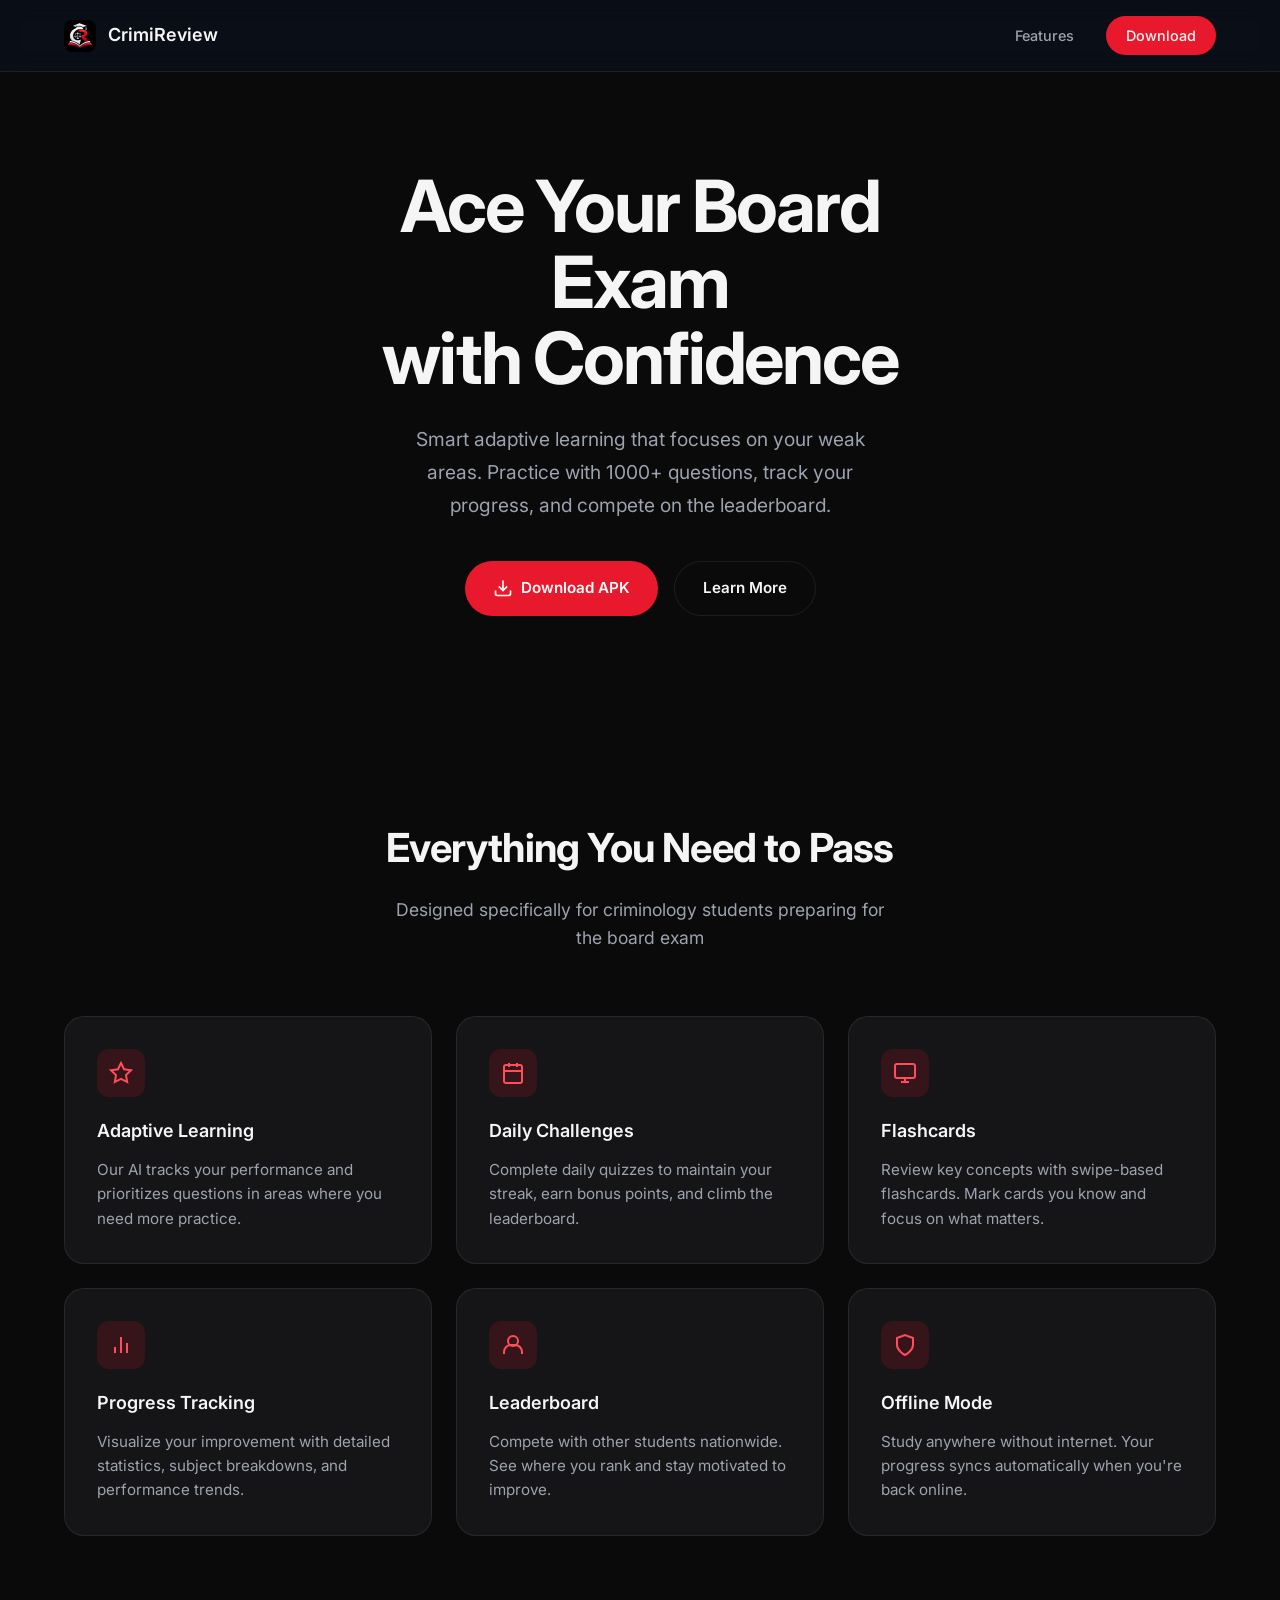
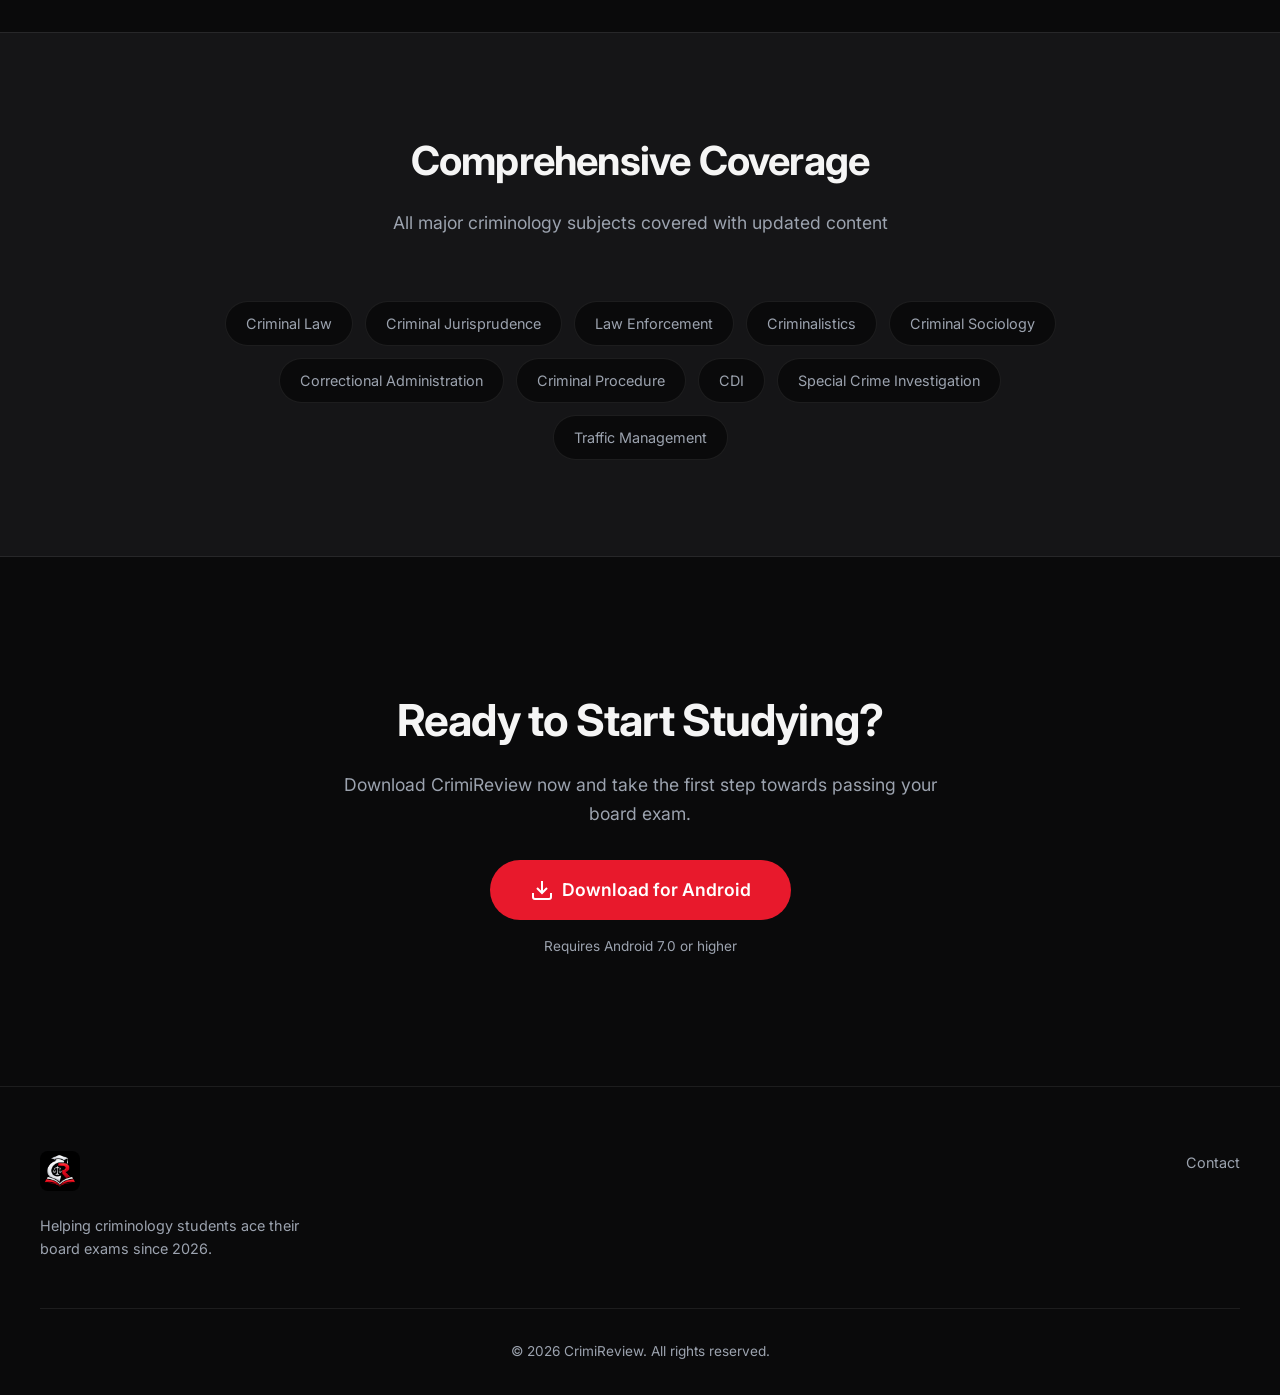
==== commit d54d75b0: "Merge pull request #1 from kilewin021105/new-logo New CrimiReview logo and black/red colours" ====
--- a/index.html
+++ b/index.html
@@ -164,8 +164,6 @@
         <p>Helping criminology students ace their board exams since 2026.</p>
       </div>
       <div class="footer-links">
-        <a href="privacy.html">Privacy</a>
-        <a href="terms.html">Terms</a>
         <a href="mailto:support@crimireview.app">Contact</a>
       </div>
     </div>
--- a/styles.css
+++ b/styles.css
@@ -464,62 +464,6 @@
   font-size: 0.85rem;
 }
 
-/* Privacy Policy and Terms of Service pages */
-.legal {
-  max-width: 760px;
-  margin: 0 auto;
-  padding: 8rem 1.5rem 4rem;
-}
-
-.legal h1 {
-  font-size: clamp(2rem, 5vw, 2.75rem);
-  font-weight: 700;
-  letter-spacing: -0.02em;
-  margin-bottom: 0.5rem;
-}
-
-.legal-date {
-  color: var(--color-text-muted);
-  font-size: 0.9rem;
-  margin-bottom: 2rem;
-}
-
-.legal h2 {
-  font-size: 1.25rem;
-  font-weight: 600;
-  margin: 2.5rem 0 0.75rem;
-  scroll-margin-top: 6rem;
-}
-
-.legal p,
-.legal li {
-  color: var(--color-text-muted);
-}
-
-.legal p {
-  margin-bottom: 1rem;
-}
-
-.legal ul,
-.legal ol {
-  padding-left: 1.25rem;
-  margin-bottom: 1rem;
-}
-
-.legal li {
-  margin-bottom: 0.5rem;
-}
-
-.legal strong {
-  color: var(--color-text);
-  font-weight: 600;
-}
-
-.legal a {
-  color: var(--color-accent-light);
-  overflow-wrap: anywhere;
-}
-
 /* Responsive */
 @media (max-width: 768px) {
   .hero {
@@ -670,10 +614,6 @@
     padding: 3rem 1rem 1.5rem;
   }
 
-  .legal {
-    padding: 6rem 1rem 3rem;
-  }
-
   .footer-content {
     flex-direction: column;
     align-items: center;
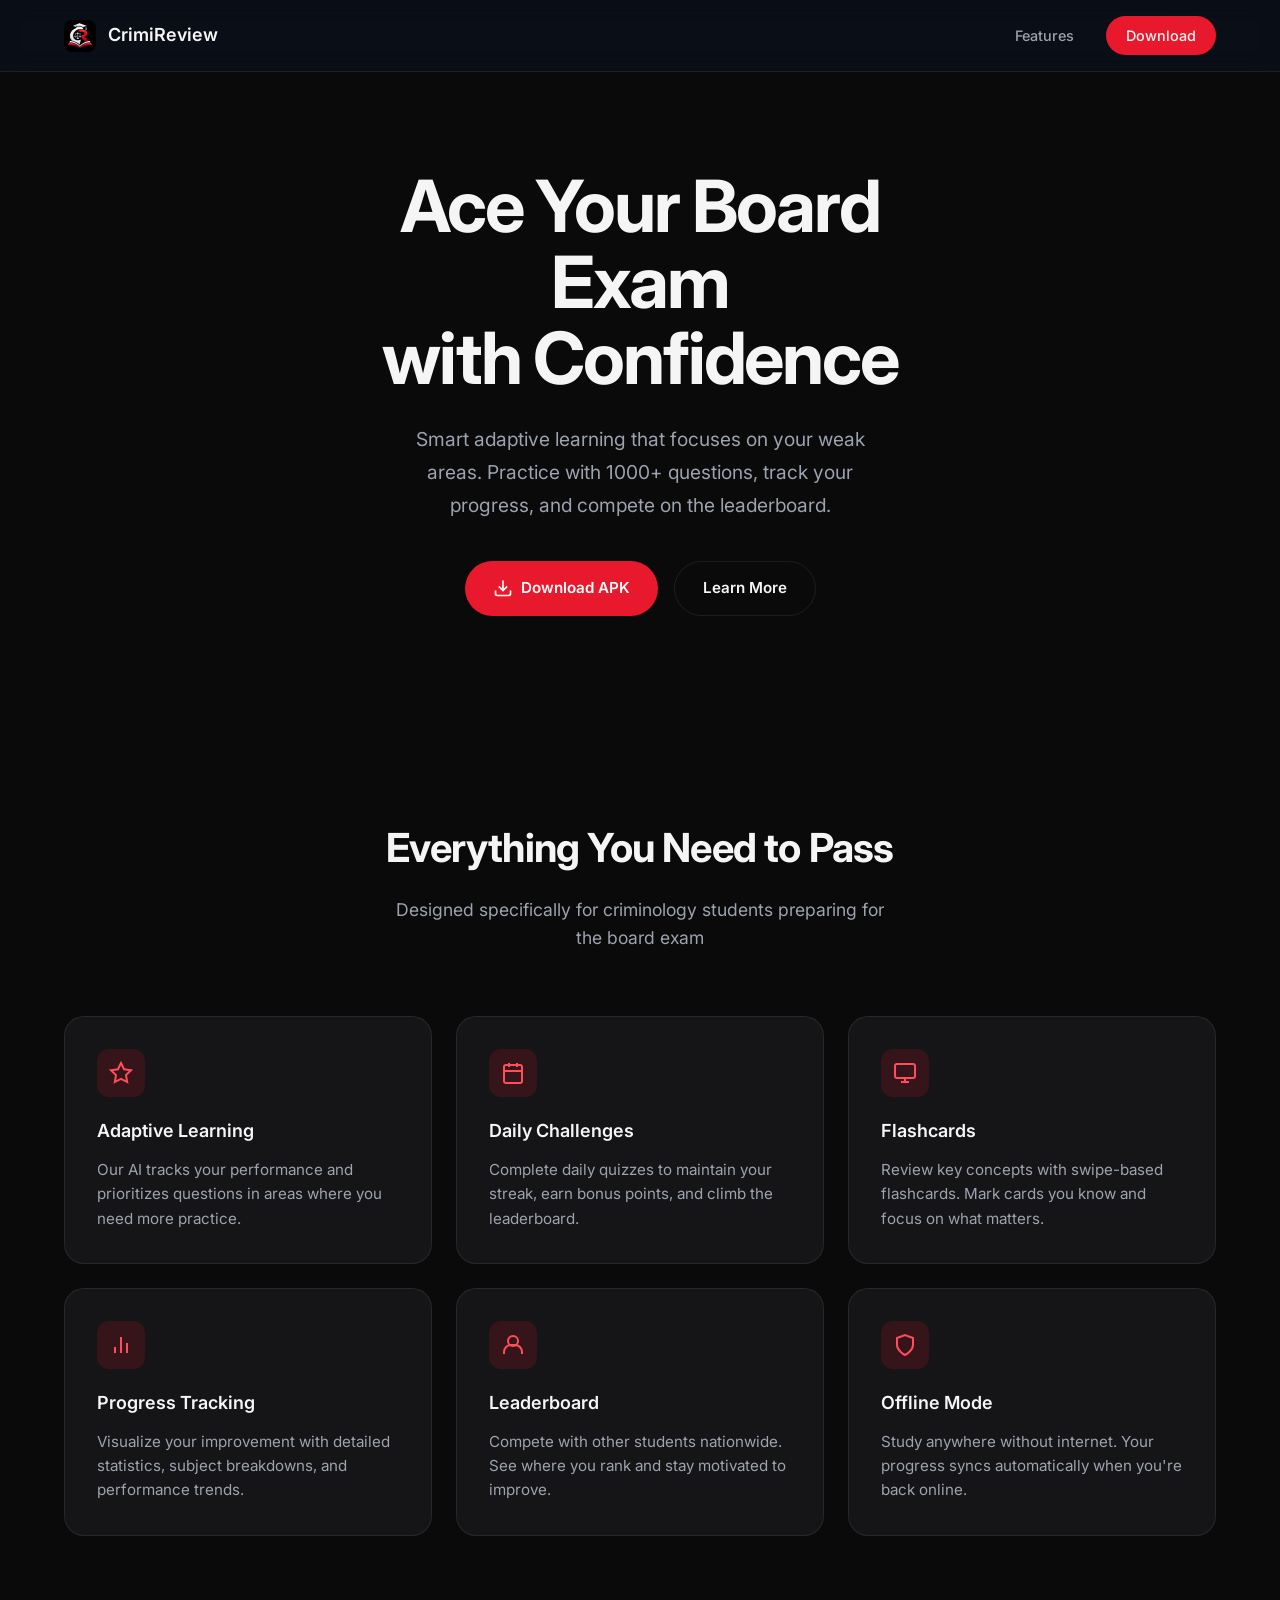
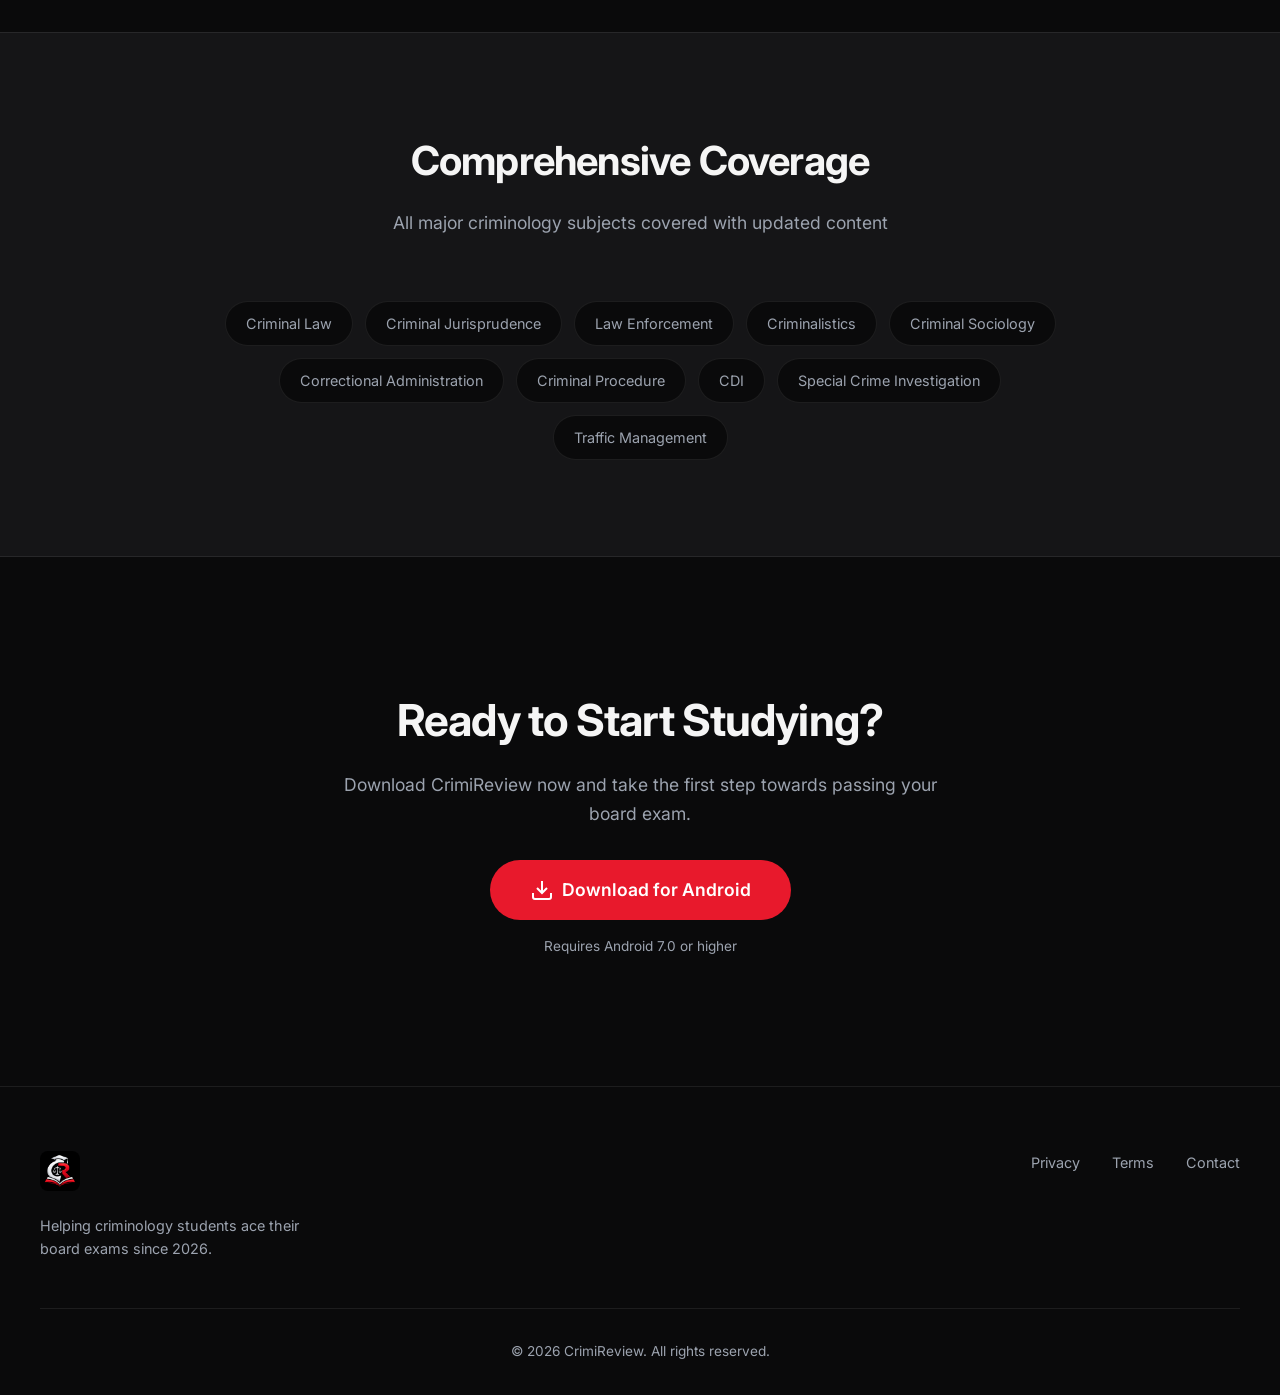
==== commit 8b16a5e1: "Merge pull request #2 from kilewin021105/privacy-terms Add Privacy Policy and Terms of Service pages" ====
--- a/index.html
+++ b/index.html
@@ -164,6 +164,8 @@
         <p>Helping criminology students ace their board exams since 2026.</p>
       </div>
       <div class="footer-links">
+        <a href="privacy.html">Privacy</a>
+        <a href="terms.html">Terms</a>
         <a href="mailto:support@crimireview.app">Contact</a>
       </div>
     </div>
--- a/styles.css
+++ b/styles.css
@@ -464,6 +464,62 @@
   font-size: 0.85rem;
 }
 
+/* Privacy Policy and Terms of Service pages */
+.legal {
+  max-width: 760px;
+  margin: 0 auto;
+  padding: 8rem 1.5rem 4rem;
+}
+
+.legal h1 {
+  font-size: clamp(2rem, 5vw, 2.75rem);
+  font-weight: 700;
+  letter-spacing: -0.02em;
+  margin-bottom: 0.5rem;
+}
+
+.legal-date {
+  color: var(--color-text-muted);
+  font-size: 0.9rem;
+  margin-bottom: 2rem;
+}
+
+.legal h2 {
+  font-size: 1.25rem;
+  font-weight: 600;
+  margin: 2.5rem 0 0.75rem;
+  scroll-margin-top: 6rem;
+}
+
+.legal p,
+.legal li {
+  color: var(--color-text-muted);
+}
+
+.legal p {
+  margin-bottom: 1rem;
+}
+
+.legal ul,
+.legal ol {
+  padding-left: 1.25rem;
+  margin-bottom: 1rem;
+}
+
+.legal li {
+  margin-bottom: 0.5rem;
+}
+
+.legal strong {
+  color: var(--color-text);
+  font-weight: 600;
+}
+
+.legal a {
+  color: var(--color-accent-light);
+  overflow-wrap: anywhere;
+}
+
 /* Responsive */
 @media (max-width: 768px) {
   .hero {
@@ -614,6 +670,10 @@
     padding: 3rem 1rem 1.5rem;
   }
 
+  .legal {
+    padding: 6rem 1rem 3rem;
+  }
+
   .footer-content {
     flex-direction: column;
     align-items: center;
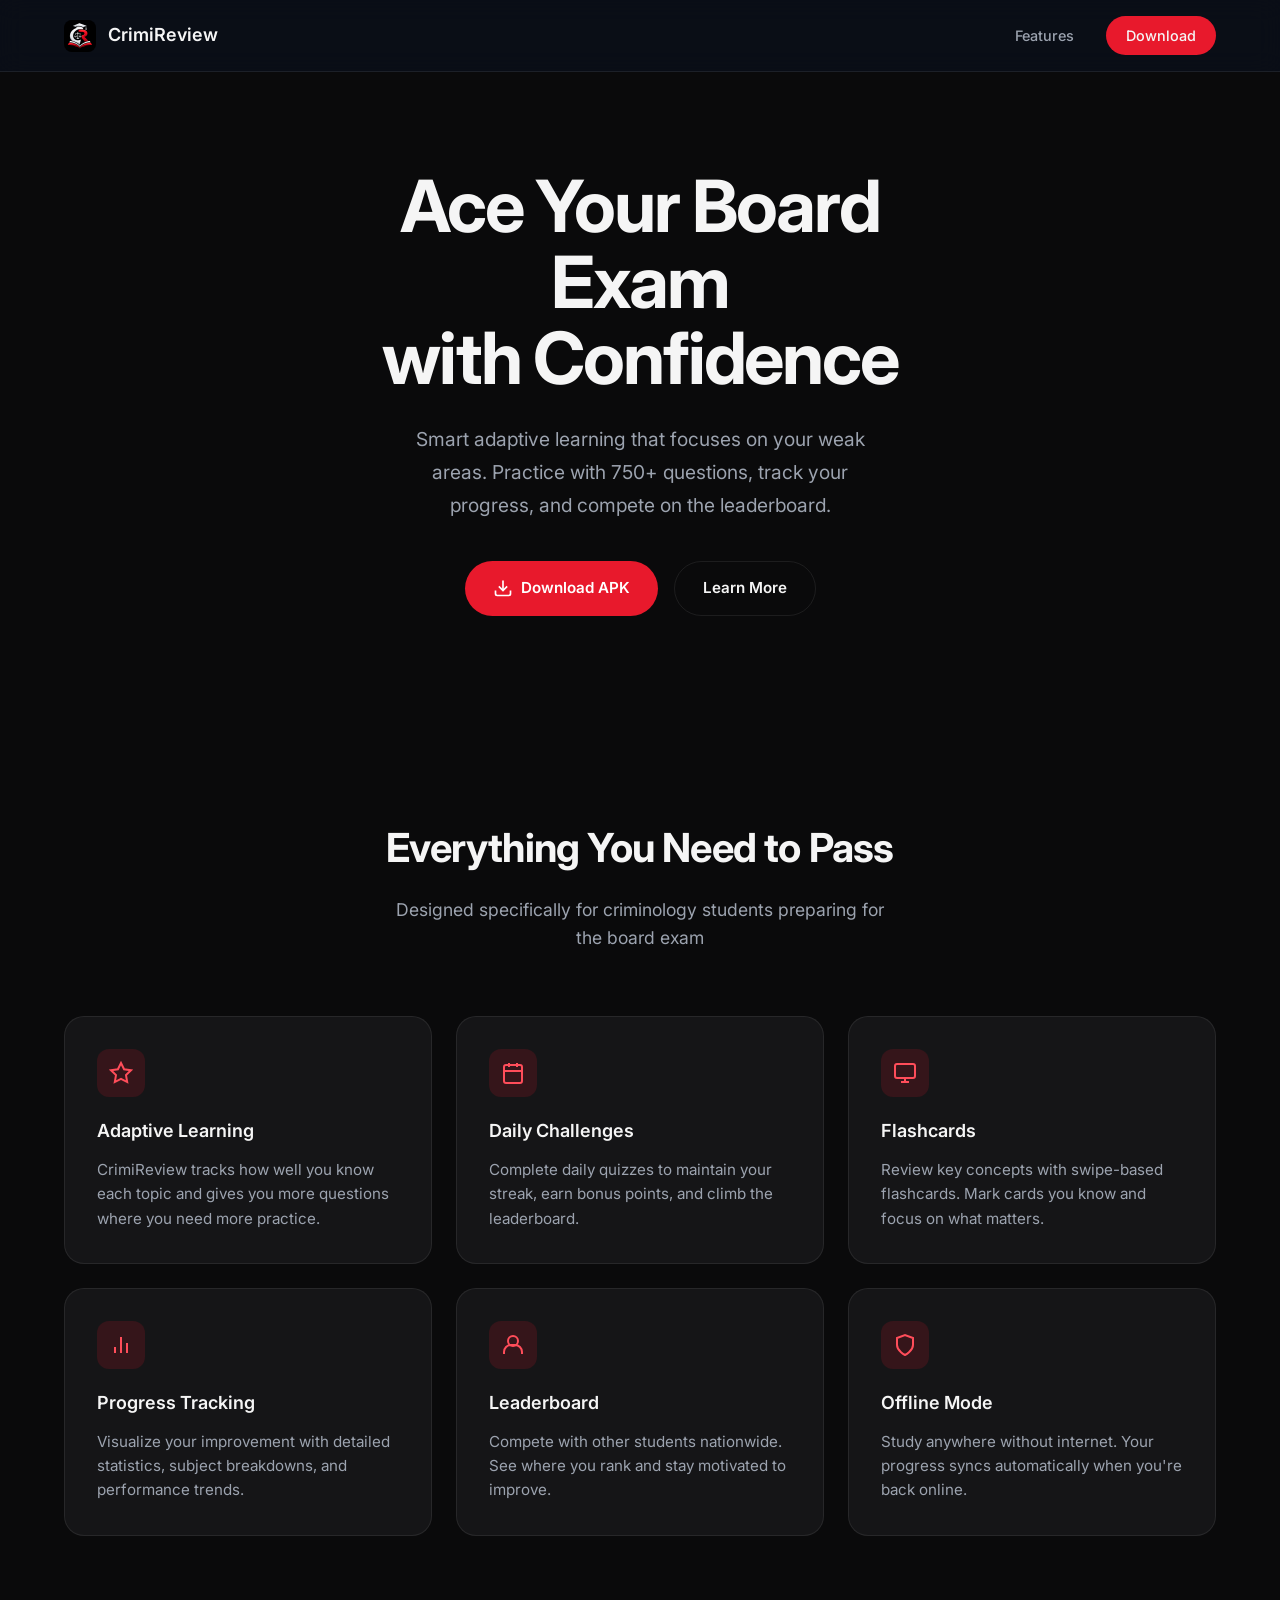
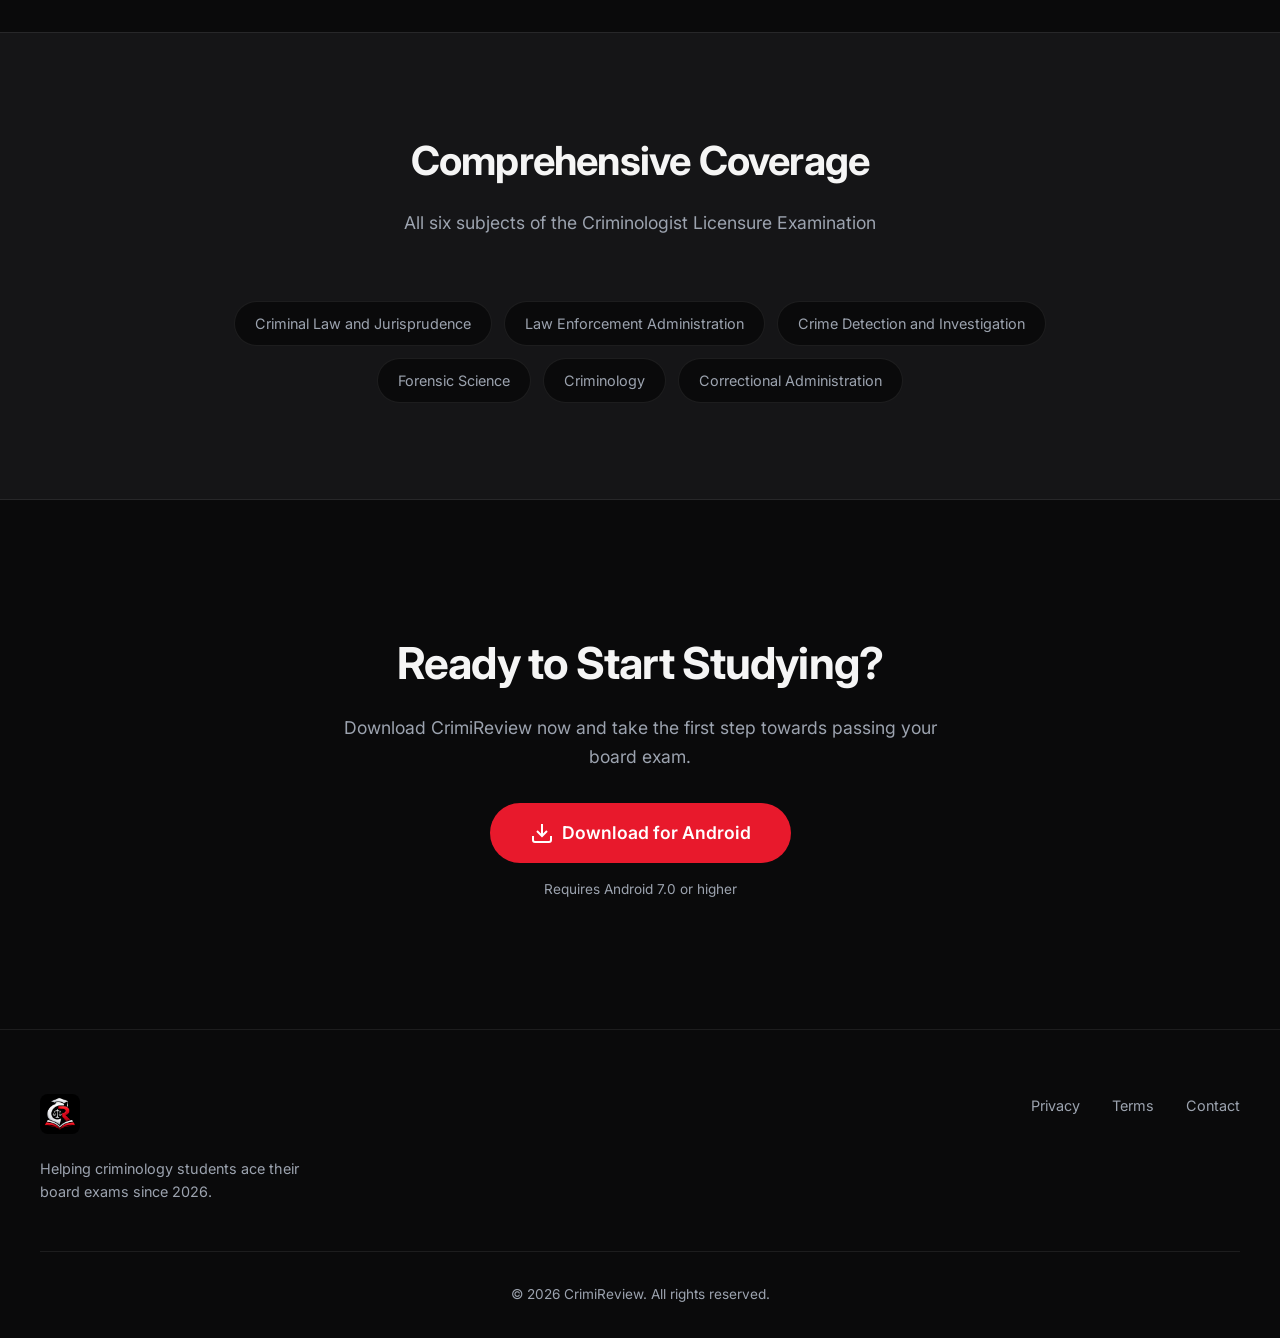
==== commit 2652f66f: "Make the home page match the app: 750+ questions, the six official CLE subjects, no AI claim Co-Auth" ====
--- a/index.html
+++ b/index.html
@@ -32,7 +32,7 @@
   <section class="hero">
     <div class="hero-content">
       <h1>Ace Your Board Exam<br>with Confidence</h1>
-      <p class="hero-subtitle">Smart adaptive learning that focuses on your weak areas. Practice with 1000+ questions, track your progress, and compete on the leaderboard.</p>
+      <p class="hero-subtitle">Smart adaptive learning that focuses on your weak areas. Practice with 750+ questions, track your progress, and compete on the leaderboard.</p>
       <div class="hero-actions">
         <a href="#download" class="btn btn-primary">
           <svg width="20" height="20" viewBox="0 0 24 24" fill="none" stroke="currentColor" stroke-width="2">
@@ -61,7 +61,7 @@
           </svg>
         </div>
         <h3>Adaptive Learning</h3>
-        <p>Our AI tracks your performance and prioritizes questions in areas where you need more practice.</p>
+        <p>CrimiReview tracks how well you know each topic and gives you more questions where you need more practice.</p>
       </div>
       <div class="feature-card">
         <div class="feature-icon">
@@ -123,19 +123,15 @@
   <section class="subjects">
     <div class="section-header">
       <h2>Comprehensive Coverage</h2>
-      <p>All major criminology subjects covered with updated content</p>
+      <p>All six subjects of the Criminologist Licensure Examination</p>
     </div>
     <div class="subjects-list">
-      <span class="subject-tag">Criminal Law</span>
-      <span class="subject-tag">Criminal Jurisprudence</span>
-      <span class="subject-tag">Law Enforcement</span>
-      <span class="subject-tag">Criminalistics</span>
-      <span class="subject-tag">Criminal Sociology</span>
+      <span class="subject-tag">Criminal Law and Jurisprudence</span>
+      <span class="subject-tag">Law Enforcement Administration</span>
+      <span class="subject-tag">Crime Detection and Investigation</span>
+      <span class="subject-tag">Forensic Science</span>
+      <span class="subject-tag">Criminology</span>
       <span class="subject-tag">Correctional Administration</span>
-      <span class="subject-tag">Criminal Procedure</span>
-      <span class="subject-tag">CDI</span>
-      <span class="subject-tag">Special Crime Investigation</span>
-      <span class="subject-tag">Traffic Management</span>
     </div>
   </section>
 
